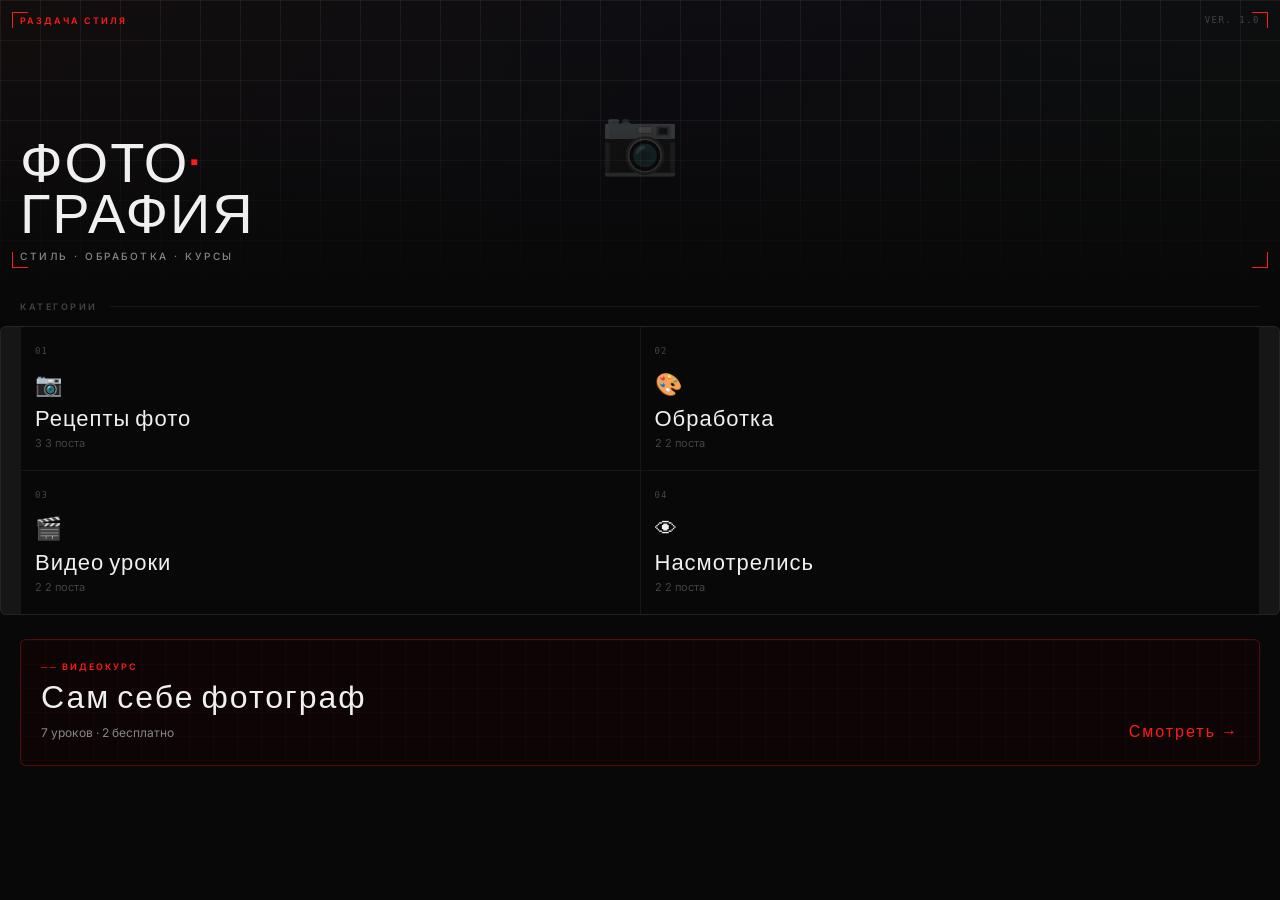
==== photo-app/index.html @ 2647c080 "Redesign mini-app with editorial cyberpunk aesthetic Bold Bebas Neue typography, red/black color sch" ====
<!DOCTYPE html>
<html lang="ru">
<head>
  <meta charset="UTF-8">
  <meta name="viewport" content="width=device-width, initial-scale=1.0, viewport-fit=cover">
  <title>раздача стиля</title>
  <link rel="preconnect" href="https://fonts.googleapis.com">
  <link href="https://fonts.googleapis.com/css2?family=Bebas+Neue&family=Inter:wght@300;400;500;600;700&display=swap" rel="stylesheet">
  <script src="https://telegram.org/js/telegram-web-app.js"></script>
  <link rel="stylesheet" href="styles.css">
</head>
<body>
  <div id="app"></div>
  <script src="data.js"></script>
  <script src="app.js"></script>
</body>
</html>
---- photo-app/styles.css ----
/* ─── ПЕРЕМЕННЫЕ ─────────────────────────────────────────────────────────────── */
:root {
  --bg:        #080808;
  --surface:   #111111;
  --surface-2: #1a1a1a;
  --red:       #ff1a1a;
  --red-dim:   rgba(255, 26, 26, 0.12);
  --red-brd:   rgba(255, 26, 26, 0.3);
  --text:      #f0f0f0;
  --text-2:    #888;
  --text-3:    #444;
  --grid:      rgba(255,255,255,0.06);
  --free:      #4ade80;
  --free-bg:   rgba(74, 222, 128, 0.1);
  --r:         4px;
  --r-lg:      6px;
  --safe-top:  env(safe-area-inset-top, 0px);
  --safe-bot:  env(safe-area-inset-bottom, 0px);
}

/* ─── БАЗА ───────────────────────────────────────────────────────────────────── */
*, *::before, *::after { box-sizing: border-box; margin: 0; padding: 0; }

html, body {
  height: 100%;
  background: var(--bg);
  color: var(--text);
  font-family: 'Inter', -apple-system, sans-serif;
  font-size: 14px;
  line-height: 1.5;
  -webkit-font-smoothing: antialiased;
  overflow: hidden;
}

#app {
  height: 100vh;
  overflow: hidden;
  position: relative;
}

/* ─── ЭКРАНЫ ─────────────────────────────────────────────────────────────────── */
.screen {
  position: absolute;
  inset: 0;
  overflow-y: auto;
  overflow-x: hidden;
  padding-bottom: calc(24px + var(--safe-bot));
  -webkit-overflow-scrolling: touch;
  z-index: 1;
}

.screen.enter {
  z-index: 2;
  animation: slideIn 0.28s cubic-bezier(0.4, 0, 0.2, 1) forwards;
}
.screen.exit {
  animation: slideOut 0.28s cubic-bezier(0.4, 0, 0.2, 1) forwards;
  pointer-events: none;
}

@keyframes slideIn  { from { transform: translateX(100%); } to { transform: translateX(0); } }
@keyframes slideOut { from { transform: translateX(0); opacity: 1; } to { transform: translateX(-24%); opacity: 0; } }

/* ─── HERO ───────────────────────────────────────────────────────────────────── */
.hero {
  position: relative;
  height: 52vw;
  min-height: 200px;
  max-height: 280px;
  overflow: hidden;
  background: #0f0f0f;
  padding-top: var(--safe-top);
}

.hero-photo {
  position: absolute;
  inset: 0;
  width: 100%;
  height: 100%;
  object-fit: cover;
  opacity: 0.55;
  filter: saturate(0.7) contrast(1.1);
}

.hero-photo-placeholder {
  position: absolute;
  inset: 0;
  background: linear-gradient(135deg, #1a0a0a 0%, #0a0a1a 50%, #0a0f0a 100%);
  display: flex;
  align-items: center;
  justify-content: center;
  font-size: 64px;
  opacity: 0.3;
}

.hero-overlay {
  position: absolute;
  inset: 0;
  background: linear-gradient(to top, rgba(8,8,8,0.95) 0%, rgba(8,8,8,0.2) 60%, transparent 100%);
}

.hero-grid {
  position: absolute;
  inset: 0;
  background-image:
    linear-gradient(var(--grid) 1px, transparent 1px),
    linear-gradient(90deg, var(--grid) 1px, transparent 1px);
  background-size: 40px 40px;
  pointer-events: none;
}

.hero-corner {
  position: absolute;
  width: 16px;
  height: 16px;
}
.hero-corner.tl { top: 12px; left: 12px; border-top: 1.5px solid var(--red); border-left: 1.5px solid var(--red); }
.hero-corner.tr { top: 12px; right: 12px; border-top: 1.5px solid var(--red); border-right: 1.5px solid var(--red); }
.hero-corner.bl { bottom: 12px; left: 12px; border-bottom: 1.5px solid var(--red); border-left: 1.5px solid var(--red); }
.hero-corner.br { bottom: 12px; right: 12px; border-bottom: 1.5px solid var(--red); border-right: 1.5px solid var(--red); }

.hero-tag {
  position: absolute;
  top: calc(14px + var(--safe-top));
  left: 20px;
  font-size: 9px;
  letter-spacing: 2px;
  color: var(--red);
  font-weight: 600;
  text-transform: uppercase;
}

.hero-ver {
  position: absolute;
  top: calc(14px + var(--safe-top));
  right: 20px;
  font-size: 9px;
  letter-spacing: 1.5px;
  color: var(--text-3);
  font-family: monospace;
}

.hero-title {
  position: absolute;
  bottom: 16px;
  left: 20px;
  right: 20px;
}

.hero-title-main {
  font-family: 'Bebas Neue', sans-serif;
  font-size: 56px;
  line-height: 0.92;
  letter-spacing: 2px;
  color: var(--text);
  text-transform: uppercase;
}

.hero-title-main em {
  color: var(--red);
  font-style: normal;
}

.hero-title-sub {
  margin-top: 6px;
  font-size: 10px;
  letter-spacing: 2.5px;
  text-transform: uppercase;
  color: var(--text-2);
  font-weight: 500;
}

/* ─── СЕТКА КАТЕГОРИЙ ────────────────────────────────────────────────────────── */
.cats-header {
  display: flex;
  align-items: center;
  gap: 12px;
  padding: 20px 20px 12px;
}

.cats-header-line {
  flex: 1;
  height: 1px;
  background: var(--grid);
}

.cats-header-label {
  font-size: 9px;
  letter-spacing: 2.5px;
  text-transform: uppercase;
  color: var(--text-3);
  font-weight: 600;
  white-space: nowrap;
}

.category-grid {
  display: grid;
  grid-template-columns: 1fr 1fr;
  gap: 1px;
  padding: 0 20px;
  margin-bottom: 24px;
  background: var(--grid);
  border: 1px solid var(--grid);
  border-radius: var(--r-lg);
  overflow: hidden;
}

.cat-card {
  background: var(--bg);
  padding: 18px 14px;
  cursor: pointer;
  transition: background 0.12s;
  -webkit-tap-highlight-color: transparent;
  position: relative;
  overflow: hidden;
}

.cat-card::before {
  content: '';
  position: absolute;
  top: 0; left: 0;
  width: 2px;
  height: 0;
  background: var(--red);
  transition: height 0.2s;
}

.cat-card:active {
  background: var(--surface);
}

.cat-card:active::before {
  height: 100%;
}

.cat-num {
  font-family: monospace;
  font-size: 9px;
  color: var(--text-3);
  letter-spacing: 1px;
  margin-bottom: 10px;
}

.cat-emoji {
  font-size: 22px;
  display: block;
  margin-bottom: 8px;
}

.cat-name {
  font-family: 'Bebas Neue', sans-serif;
  font-size: 22px;
  letter-spacing: 1px;
  color: var(--text);
  line-height: 1;
  margin-bottom: 4px;
}

.cat-count {
  font-size: 11px;
  color: var(--text-3);
}

/* ─── БАННЕР КУРСА ───────────────────────────────────────────────────────────── */
.course-banner {
  margin: 0 20px 24px;
  border: 1px solid var(--red-brd);
  border-radius: var(--r-lg);
  padding: 20px;
  cursor: pointer;
  position: relative;
  overflow: hidden;
  background: #0d0505;
  transition: border-color 0.15s, transform 0.12s;
  -webkit-tap-highlight-color: transparent;
}

.course-banner:active {
  transform: scale(0.98);
  border-color: var(--red);
}

.course-banner-grid {
  position: absolute;
  inset: 0;
  background-image:
    linear-gradient(rgba(255,26,26,0.04) 1px, transparent 1px),
    linear-gradient(90deg, rgba(255,26,26,0.04) 1px, transparent 1px);
  background-size: 24px 24px;
  pointer-events: none;
}

.course-banner-tag {
  font-size: 9px;
  letter-spacing: 2px;
  text-transform: uppercase;
  color: var(--red);
  font-weight: 600;
  margin-bottom: 10px;
}

.course-banner-title {
  font-family: 'Bebas Neue', sans-serif;
  font-size: 32px;
  letter-spacing: 2px;
  color: var(--text);
  line-height: 1;
  margin-bottom: 6px;
}

.course-banner-meta {
  font-size: 12px;
  color: var(--text-2);
  display: flex;
  align-items: center;
  justify-content: space-between;
}

.course-banner-cta {
  font-family: 'Bebas Neue', sans-serif;
  font-size: 16px;
  letter-spacing: 2px;
  color: var(--red);
}

/* ─── ШАПКА СТРАНИЦЫ ─────────────────────────────────────────────────────────── */
.page-header {
  padding: 16px 20px 14px;
  padding-top: calc(16px + var(--safe-top));
  border-bottom: 1px solid var(--grid);
  position: sticky;
  top: 0;
  background: var(--bg);
  z-index: 10;
}

.page-header-label {
  font-size: 9px;
  letter-spacing: 2px;
  text-transform: uppercase;
  color: var(--red);
  font-weight: 600;
  margin-bottom: 4px;
}

.page-header-title {
  font-family: 'Bebas Neue', sans-serif;
  font-size: 32px;
  letter-spacing: 1.5px;
  color: var(--text);
  line-height: 1;
}

.page-header-desc {
  font-size: 12px;
  color: var(--text-3);
  margin-top: 4px;
}

/* ─── СПИСОК ПОСТОВ ──────────────────────────────────────────────────────────── */
.post-list { padding: 0; }

.post-item {
  padding: 16px 20px;
  border-bottom: 1px solid var(--grid);
  cursor: pointer;
  transition: background 0.12s;
  -webkit-tap-highlight-color: transparent;
}

.post-item:active { background: var(--surface); }

.post-thumb {
  width: 100%;
  aspect-ratio: 16/9;
  background: var(--surface);
  border-radius: var(--r);
  margin-bottom: 12px;
  display: flex;
  align-items: center;
  justify-content: center;
  font-size: 28px;
  overflow: hidden;
}

.post-thumb img { width: 100%; height: 100%; object-fit: cover; }

.post-text {
  font-size: 14px;
  color: var(--text);
  line-height: 1.6;
  display: -webkit-box;
  -webkit-line-clamp: 3;
  -webkit-box-orient: vertical;
  overflow: hidden;
}

.post-meta {
  margin-top: 8px;
  font-size: 11px;
  color: var(--text-3);
  display: flex;
  align-items: center;
  gap: 8px;
  font-family: monospace;
  letter-spacing: 0.5px;
}

.post-badge {
  background: var(--surface-2);
  padding: 2px 6px;
  border-radius: 2px;
  font-size: 10px;
  color: var(--text-2);
  letter-spacing: 1px;
  text-transform: uppercase;
}

/* ─── ДЕТАЛЬНЫЙ ПРОСМОТР ─────────────────────────────────────────────────────── */
.post-detail { padding: 20px; }

.post-detail-date {
  font-family: monospace;
  font-size: 10px;
  color: var(--text-3);
  letter-spacing: 1px;
  text-transform: uppercase;
  margin-bottom: 16px;
}

.post-detail-media {
  width: 100%;
  aspect-ratio: 4/3;
  background: var(--surface);
  border-radius: var(--r);
  margin-bottom: 18px;
  display: flex;
  align-items: center;
  justify-content: center;
  font-size: 44px;
  overflow: hidden;
}

.post-detail-media img { width: 100%; height: 100%; object-fit: cover; }

.post-detail-text {
  font-size: 15px;
  line-height: 1.75;
  color: var(--text);
}

/* ─── КУРС ───────────────────────────────────────────────────────────────────── */
.course-stats {
  display: flex;
  gap: 0;
  padding: 16px 20px 0;
  border-bottom: 1px solid var(--grid);
}

.course-stat {
  flex: 1;
  padding: 12px 0;
  border-right: 1px solid var(--grid);
  text-align: center;
}

.course-stat:last-child { border-right: none; }

.course-stat strong {
  display: block;
  font-family: 'Bebas Neue', sans-serif;
  font-size: 28px;
  color: var(--text);
  letter-spacing: 1px;
  line-height: 1;
}

.course-stat span {
  font-size: 10px;
  color: var(--text-3);
  text-transform: uppercase;
  letter-spacing: 1.5px;
}

.lesson-list { padding: 0 20px; }

.lesson-item {
  display: flex;
  align-items: center;
  gap: 14px;
  padding: 14px 0;
  border-bottom: 1px solid var(--grid);
  cursor: pointer;
  -webkit-tap-highlight-color: transparent;
  transition: opacity 0.12s;
}

.lesson-item:active { opacity: 0.6; }

.lesson-icon {
  width: 36px;
  height: 36px;
  border-radius: var(--r);
  display: flex;
  align-items: center;
  justify-content: center;
  font-size: 13px;
  font-weight: 700;
  flex-shrink: 0;
  font-family: monospace;
}

.lesson-icon.free {
  background: var(--free-bg);
  color: var(--free);
  border: 1px solid rgba(74,222,128,0.2);
}

.lesson-icon.locked {
  background: var(--surface);
  color: var(--text-3);
  border: 1px solid var(--grid);
}

.lesson-info { flex: 1; min-width: 0; }

.lesson-title {
  font-size: 14px;
  font-weight: 500;
  color: var(--text);
  margin-bottom: 3px;
  white-space: nowrap;
  overflow: hidden;
  text-overflow: ellipsis;
}

.lesson-title.dimmed { color: var(--text-2); }

.lesson-meta {
  font-size: 11px;
  color: var(--text-3);
  display: flex;
  align-items: center;
  gap: 8px;
  font-family: monospace;
  letter-spacing: 0.5px;
}

.free-badge {
  color: var(--free);
  font-size: 10px;
  font-weight: 600;
  font-family: 'Inter', sans-serif;
  letter-spacing: 0.5px;
}

/* ─── КНОПКА ПОКУПКИ ─────────────────────────────────────────────────────────── */
.buy-section {
  margin: 24px 20px 8px;
}

.buy-price {
  font-family: 'Bebas Neue', sans-serif;
  font-size: 48px;
  color: var(--red);
  letter-spacing: 2px;
  line-height: 1;
}

.buy-note {
  font-size: 12px;
  color: var(--text-3);
  margin: 6px 0 18px;
  letter-spacing: 0.5px;
}

.buy-btn {
  width: 100%;
  padding: 16px;
  background: var(--red);
  color: #fff;
  border: none;
  border-radius: var(--r);
  font-family: 'Bebas Neue', sans-serif;
  font-size: 20px;
  letter-spacing: 3px;
  cursor: pointer;
  transition: opacity 0.12s, transform 0.12s;
  -webkit-tap-highlight-color: transparent;
}

.buy-btn:active { opacity: 0.85; transform: scale(0.98); }

/* ─── ПУСТОЙ ЭКРАН ───────────────────────────────────────────────────────────── */
.empty-state {
  padding: 64px 24px;
  text-align: center;
}

.empty-state-emoji { font-size: 48px; margin-bottom: 16px; }

.empty-state-title {
  font-family: 'Bebas Neue', sans-serif;
  font-size: 24px;
  letter-spacing: 2px;
  color: var(--text-2);
  margin-bottom: 8px;
}

.empty-state-desc { font-size: 13px; color: var(--text-3); line-height: 1.65; }

/* ─── УРОК ───────────────────────────────────────────────────────────────────── */
.video-placeholder {
  margin: 20px;
  aspect-ratio: 16/9;
  background: var(--surface);
  border-radius: var(--r);
  display: flex;
  flex-direction: column;
  align-items: center;
  justify-content: center;
  gap: 12px;
  border: 1px solid var(--grid);
}

.video-placeholder-icon { font-size: 44px; }

.video-placeholder-text {
  font-size: 12px;
  color: var(--text-3);
  letter-spacing: 1px;
  text-transform: uppercase;
}

/* ─── СКРОЛЛБАР ──────────────────────────────────────────────────────────────── */
::-webkit-scrollbar { width: 0; }
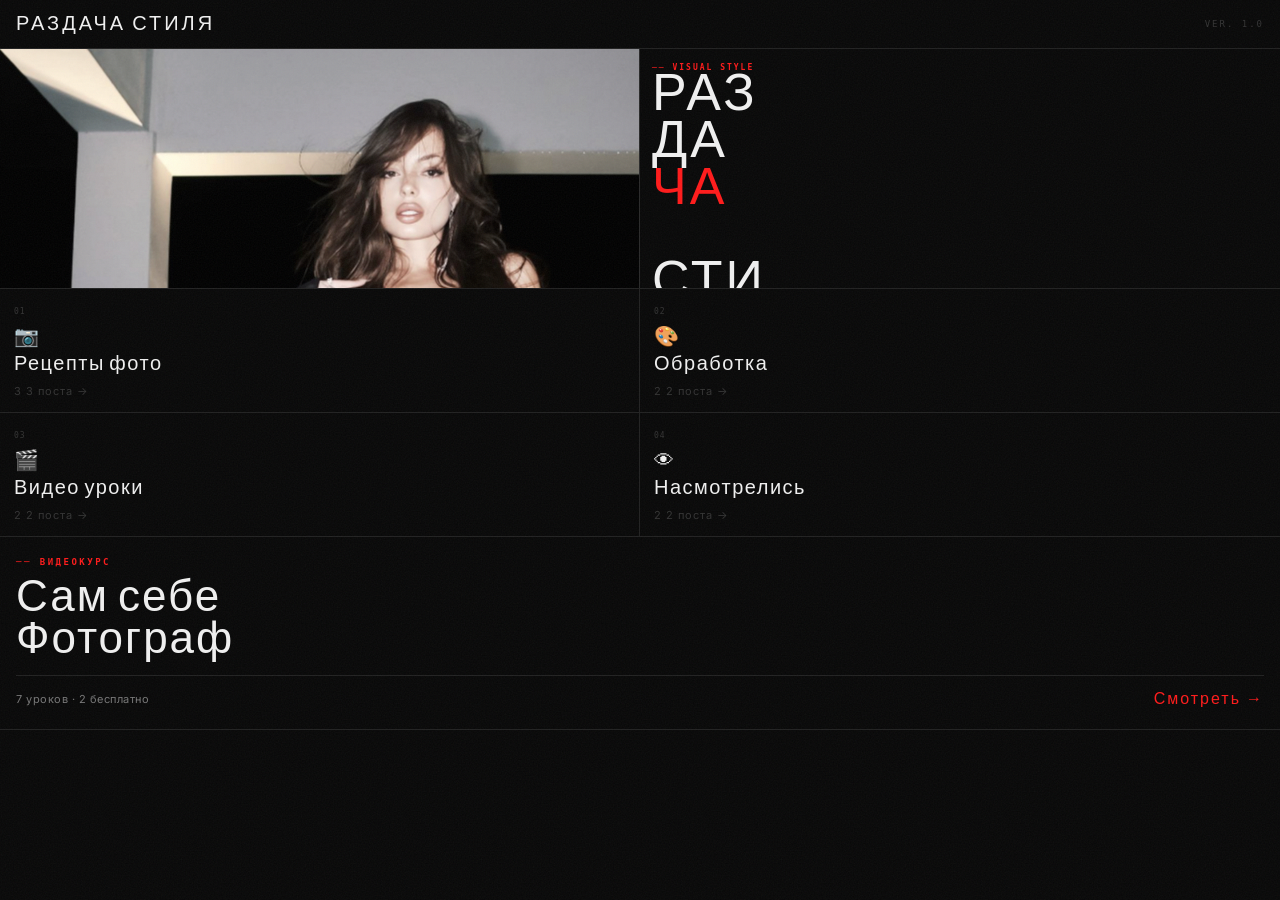
==== commit c46f90af: "Redesign mini-app: tile grid, 3D photo effect, grain texture Full editorial tile layout with thick b" ====
--- a/photo-app/index.html
+++ b/photo-app/index.html
@@ -5,11 +5,22 @@
   <meta name="viewport" content="width=device-width, initial-scale=1.0, viewport-fit=cover">
   <title>раздача стиля</title>
   <link rel="preconnect" href="https://fonts.googleapis.com">
-  <link href="https://fonts.googleapis.com/css2?family=Bebas+Neue&family=Inter:wght@300;400;500;600;700&display=swap" rel="stylesheet">
+  <link href="https://fonts.googleapis.com/css2?family=Bebas+Neue&family=Inter:wght@300;400;500;600&display=swap" rel="stylesheet">
   <script src="https://telegram.org/js/telegram-web-app.js"></script>
   <link rel="stylesheet" href="styles.css">
 </head>
 <body>
+
+  <!-- Зернистая текстура поверх всего -->
+  <svg class="grain-svg" aria-hidden="true">
+    <filter id="grain-filter">
+      <feTurbulence type="fractalNoise" baseFrequency="0.72" numOctaves="4" stitchTiles="stitch"/>
+      <feColorMatrix type="saturate" values="0"/>
+    </filter>
+    <rect width="100%" height="100%" filter="url(#grain-filter)"/>
+  </svg>
+  <div class="grain"></div>
+
   <div id="app"></div>
   <script src="data.js"></script>
   <script src="app.js"></script>
--- a/photo-app/styles.css
+++ b/photo-app/styles.css
@@ -1,21 +1,46 @@
 /* ─── ПЕРЕМЕННЫЕ ─────────────────────────────────────────────────────────────── */
 :root {
-  --bg:        #080808;
-  --surface:   #111111;
-  --surface-2: #1a1a1a;
-  --red:       #ff1a1a;
-  --red-dim:   rgba(255, 26, 26, 0.12);
-  --red-brd:   rgba(255, 26, 26, 0.3);
-  --text:      #f0f0f0;
-  --text-2:    #888;
-  --text-3:    #444;
-  --grid:      rgba(255,255,255,0.06);
-  --free:      #4ade80;
-  --free-bg:   rgba(74, 222, 128, 0.1);
-  --r:         4px;
-  --r-lg:      6px;
-  --safe-top:  env(safe-area-inset-top, 0px);
-  --safe-bot:  env(safe-area-inset-bottom, 0px);
+  --bg:       #080808;
+  --red:      #ff1a1a;
+  --border:   rgba(255, 255, 255, 0.1);
+  --text:     #f0f0f0;
+  --text-2:   #777;
+  --text-3:   #333;
+  --free:     #4ade80;
+  --safe-top: env(safe-area-inset-top, 0px);
+  --safe-bot: env(safe-area-inset-bottom, 0px);
+}
+
+/* ─── ЗЕРНО ──────────────────────────────────────────────────────────────────── */
+.grain-svg {
+  position: fixed;
+  width: 0;
+  height: 0;
+}
+
+.grain {
+  position: fixed;
+  inset: -50%;
+  width: 200%;
+  height: 200%;
+  pointer-events: none;
+  z-index: 9999;
+  opacity: 0.055;
+  background-image: url("data:image/svg+xml,%3Csvg xmlns='http://www.w3.org/2000/svg' width='300' height='300'%3E%3Cfilter id='n'%3E%3CfeTurbulence type='fractalNoise' baseFrequency='0.75' numOctaves='4' stitchTiles='stitch'/%3E%3C/filter%3E%3Crect width='300' height='300' filter='url(%23n)'/%3E%3C/svg%3E");
+  background-size: 300px 300px;
+  animation: grain-move 7s steps(8) infinite;
+}
+
+@keyframes grain-move {
+  0%   { transform: translate(0, 0); }
+  12%  { transform: translate(-4%, -4%); }
+  25%  { transform: translate(-8%, 4%); }
+  37%  { transform: translate(4%, -8%); }
+  50%  { transform: translate(-4%, 12%); }
+  62%  { transform: translate(-8%, 4%); }
+  75%  { transform: translate(12%, 0); }
+  87%  { transform: translate(0, 8%); }
+  100% { transform: translate(4%, 0); }
 }
 
 /* ─── БАЗА ───────────────────────────────────────────────────────────────────── */
@@ -27,7 +52,6 @@
   color: var(--text);
   font-family: 'Inter', -apple-system, sans-serif;
   font-size: 14px;
-  line-height: 1.5;
   -webkit-font-smoothing: antialiased;
   overflow: hidden;
 }
@@ -44,351 +68,318 @@
   inset: 0;
   overflow-y: auto;
   overflow-x: hidden;
-  padding-bottom: calc(24px + var(--safe-bot));
   -webkit-overflow-scrolling: touch;
+  padding-bottom: calc(16px + var(--safe-bot));
   z-index: 1;
 }
 
 .screen.enter {
   z-index: 2;
-  animation: slideIn 0.28s cubic-bezier(0.4, 0, 0.2, 1) forwards;
-}
+  animation: slideIn 0.3s cubic-bezier(0.4, 0, 0.2, 1) forwards;
+}
+
 .screen.exit {
-  animation: slideOut 0.28s cubic-bezier(0.4, 0, 0.2, 1) forwards;
+  animation: slideOut 0.3s cubic-bezier(0.4, 0, 0.2, 1) forwards;
   pointer-events: none;
 }
 
 @keyframes slideIn  { from { transform: translateX(100%); } to { transform: translateX(0); } }
-@keyframes slideOut { from { transform: translateX(0); opacity: 1; } to { transform: translateX(-24%); opacity: 0; } }
-
-/* ─── HERO ───────────────────────────────────────────────────────────────────── */
-.hero {
+@keyframes slideOut { from { transform: translateX(0); opacity: 1; } to { transform: translateX(-20%); opacity: 0; } }
+
+/* ─── ТОПБАР ─────────────────────────────────────────────────────────────────── */
+.topbar {
+  display: flex;
+  align-items: center;
+  justify-content: space-between;
+  padding: 12px 16px;
+  padding-top: calc(12px + var(--safe-top));
+  border-bottom: 1px solid var(--border);
   position: relative;
+  z-index: 2;
+}
+
+.topbar-logo {
+  font-family: 'Bebas Neue', sans-serif;
+  font-size: 20px;
+  letter-spacing: 3px;
+  color: var(--text);
+  text-transform: uppercase;
+}
+
+.topbar-tag {
+  font-size: 9px;
+  letter-spacing: 2px;
+  color: var(--text-3);
+  font-family: monospace;
+  text-transform: uppercase;
+}
+
+/* ─── HERO TILE ──────────────────────────────────────────────────────────────── */
+.hero-tile {
+  display: grid;
+  grid-template-columns: 1fr 1fr;
+  border-bottom: 1px solid var(--border);
   height: 52vw;
-  min-height: 200px;
-  max-height: 280px;
-  overflow: hidden;
-  background: #0f0f0f;
-  padding-top: var(--safe-top);
-}
-
-.hero-photo {
-  position: absolute;
-  inset: 0;
+  min-height: 180px;
+  max-height: 240px;
+  overflow: hidden;
+}
+
+.hero-img-wrap {
+  border-right: 1px solid var(--border);
+  overflow: hidden;
+  position: relative;
+  background: #111;
+}
+
+.hero-img {
   width: 100%;
   height: 100%;
   object-fit: cover;
-  opacity: 0.55;
-  filter: saturate(0.7) contrast(1.1);
-}
-
-.hero-photo-placeholder {
-  position: absolute;
-  inset: 0;
-  background: linear-gradient(135deg, #1a0a0a 0%, #0a0a1a 50%, #0a0f0a 100%);
-  display: flex;
-  align-items: center;
-  justify-content: center;
-  font-size: 64px;
-  opacity: 0.3;
-}
-
-.hero-overlay {
-  position: absolute;
-  inset: 0;
-  background: linear-gradient(to top, rgba(8,8,8,0.95) 0%, rgba(8,8,8,0.2) 60%, transparent 100%);
-}
-
-.hero-grid {
-  position: absolute;
-  inset: 0;
-  background-image:
-    linear-gradient(var(--grid) 1px, transparent 1px),
-    linear-gradient(90deg, var(--grid) 1px, transparent 1px);
-  background-size: 40px 40px;
-  pointer-events: none;
-}
-
-.hero-corner {
-  position: absolute;
-  width: 16px;
-  height: 16px;
-}
-.hero-corner.tl { top: 12px; left: 12px; border-top: 1.5px solid var(--red); border-left: 1.5px solid var(--red); }
-.hero-corner.tr { top: 12px; right: 12px; border-top: 1.5px solid var(--red); border-right: 1.5px solid var(--red); }
-.hero-corner.bl { bottom: 12px; left: 12px; border-bottom: 1.5px solid var(--red); border-left: 1.5px solid var(--red); }
-.hero-corner.br { bottom: 12px; right: 12px; border-bottom: 1.5px solid var(--red); border-right: 1.5px solid var(--red); }
-
-.hero-tag {
-  position: absolute;
-  top: calc(14px + var(--safe-top));
-  left: 20px;
-  font-size: 9px;
+  object-position: top center;
+  transform-origin: center center;
+  transition: transform 0.15s ease-out;
+  will-change: transform;
+  filter: saturate(0.75) contrast(1.05);
+}
+
+.hero-content {
+  padding: 14px 12px;
+  display: flex;
+  flex-direction: column;
+  justify-content: space-between;
+  position: relative;
+}
+
+.hero-eyebrow {
+  font-size: 8px;
   letter-spacing: 2px;
   color: var(--red);
   font-weight: 600;
   text-transform: uppercase;
-}
-
-.hero-ver {
-  position: absolute;
-  top: calc(14px + var(--safe-top));
-  right: 20px;
+  font-family: monospace;
+}
+
+.hero-big {
+  font-family: 'Bebas Neue', sans-serif;
+  font-size: clamp(36px, 10vw, 52px);
+  letter-spacing: 3px;
+  line-height: 0.9;
+  color: var(--text);
+}
+
+.hero-big em {
+  display: block;
+  color: var(--red);
+  font-style: normal;
+}
+
+.hero-bottom {
   font-size: 9px;
   letter-spacing: 1.5px;
-  color: var(--text-3);
-  font-family: monospace;
-}
-
-.hero-title {
-  position: absolute;
-  bottom: 16px;
-  left: 20px;
-  right: 20px;
-}
-
-.hero-title-main {
-  font-family: 'Bebas Neue', sans-serif;
-  font-size: 56px;
-  line-height: 0.92;
-  letter-spacing: 2px;
-  color: var(--text);
-  text-transform: uppercase;
-}
-
-.hero-title-main em {
-  color: var(--red);
-  font-style: normal;
-}
-
-.hero-title-sub {
-  margin-top: 6px;
-  font-size: 10px;
-  letter-spacing: 2.5px;
-  text-transform: uppercase;
   color: var(--text-2);
-  font-weight: 500;
-}
-
-/* ─── СЕТКА КАТЕГОРИЙ ────────────────────────────────────────────────────────── */
-.cats-header {
-  display: flex;
-  align-items: center;
-  gap: 12px;
-  padding: 20px 20px 12px;
-}
-
-.cats-header-line {
-  flex: 1;
-  height: 1px;
-  background: var(--grid);
-}
-
-.cats-header-label {
-  font-size: 9px;
-  letter-spacing: 2.5px;
-  text-transform: uppercase;
-  color: var(--text-3);
-  font-weight: 600;
-  white-space: nowrap;
-}
-
-.category-grid {
+  text-transform: uppercase;
+  line-height: 1.6;
+}
+
+/* ─── ТАЙЛОВАЯ СЕТКА КАТЕГОРИЙ ───────────────────────────────────────────────── */
+.cats-grid {
   display: grid;
   grid-template-columns: 1fr 1fr;
-  gap: 1px;
-  padding: 0 20px;
-  margin-bottom: 24px;
-  background: var(--grid);
-  border: 1px solid var(--grid);
-  border-radius: var(--r-lg);
-  overflow: hidden;
-}
-
-.cat-card {
-  background: var(--bg);
-  padding: 18px 14px;
+  border-bottom: 1px solid var(--border);
+}
+
+.cat-tile {
+  padding: 18px 14px 14px;
+  border-right: 1px solid var(--border);
+  border-bottom: 1px solid var(--border);
   cursor: pointer;
+  position: relative;
+  overflow: hidden;
+  -webkit-tap-highlight-color: transparent;
   transition: background 0.12s;
-  -webkit-tap-highlight-color: transparent;
-  position: relative;
-  overflow: hidden;
-}
-
-.cat-card::before {
+  display: flex;
+  flex-direction: column;
+  min-height: 110px;
+}
+
+.cat-tile:nth-child(even) {
+  border-right: none;
+}
+
+.cat-tile:nth-child(3),
+.cat-tile:nth-child(4) {
+  border-bottom: none;
+}
+
+.cat-tile:active {
+  background: rgba(255, 255, 255, 0.04);
+}
+
+.ct-num {
+  font-family: monospace;
+  font-size: 8px;
+  color: var(--text-3);
+  letter-spacing: 1px;
+  margin-bottom: 8px;
+}
+
+.ct-emoji {
+  font-size: 20px;
+  margin-bottom: 6px;
+  display: block;
+}
+
+.ct-name {
+  font-family: 'Bebas Neue', sans-serif;
+  font-size: 20px;
+  letter-spacing: 1.5px;
+  line-height: 1;
+  color: var(--text);
+  flex: 1;
+}
+
+.ct-arrow {
+  margin-top: 10px;
+  font-size: 11px;
+  color: var(--text-3);
+  letter-spacing: 1px;
+}
+
+/* Красная полоска слева при тапе */
+.cat-tile::before {
   content: '';
   position: absolute;
   top: 0; left: 0;
-  width: 2px;
-  height: 0;
+  width: 0;
+  height: 2px;
   background: var(--red);
-  transition: height 0.2s;
-}
-
-.cat-card:active {
-  background: var(--surface);
-}
-
-.cat-card:active::before {
-  height: 100%;
-}
-
-.cat-num {
-  font-family: monospace;
-  font-size: 9px;
-  color: var(--text-3);
-  letter-spacing: 1px;
-  margin-bottom: 10px;
-}
-
-.cat-emoji {
-  font-size: 22px;
-  display: block;
-  margin-bottom: 8px;
-}
-
-.cat-name {
-  font-family: 'Bebas Neue', sans-serif;
-  font-size: 22px;
-  letter-spacing: 1px;
-  color: var(--text);
-  line-height: 1;
-  margin-bottom: 4px;
-}
-
-.cat-count {
-  font-size: 11px;
-  color: var(--text-3);
-}
-
-/* ─── БАННЕР КУРСА ───────────────────────────────────────────────────────────── */
-.course-banner {
-  margin: 0 20px 24px;
-  border: 1px solid var(--red-brd);
-  border-radius: var(--r-lg);
-  padding: 20px;
+  transition: width 0.2s;
+}
+
+.cat-tile:active::before { width: 100%; }
+
+/* ─── ТАЙЛ КУРСА ─────────────────────────────────────────────────────────────── */
+.course-tile {
+  padding: 20px 16px;
+  border-bottom: 1px solid var(--border);
   cursor: pointer;
   position: relative;
   overflow: hidden;
-  background: #0d0505;
-  transition: border-color 0.15s, transform 0.12s;
   -webkit-tap-highlight-color: transparent;
-}
-
-.course-banner:active {
-  transform: scale(0.98);
-  border-color: var(--red);
-}
-
-.course-banner-grid {
-  position: absolute;
-  inset: 0;
-  background-image:
-    linear-gradient(rgba(255,26,26,0.04) 1px, transparent 1px),
-    linear-gradient(90deg, rgba(255,26,26,0.04) 1px, transparent 1px);
-  background-size: 24px 24px;
-  pointer-events: none;
-}
-
-.course-banner-tag {
+  transition: background 0.12s;
+}
+
+.course-tile:active { background: rgba(255,26,26,0.05); }
+
+.ct-label {
   font-size: 9px;
-  letter-spacing: 2px;
-  text-transform: uppercase;
+  letter-spacing: 2.5px;
   color: var(--red);
   font-weight: 600;
+  text-transform: uppercase;
   margin-bottom: 10px;
-}
-
-.course-banner-title {
-  font-family: 'Bebas Neue', sans-serif;
-  font-size: 32px;
-  letter-spacing: 2px;
-  color: var(--text);
-  line-height: 1;
-  margin-bottom: 6px;
-}
-
-.course-banner-meta {
-  font-size: 12px;
+  font-family: monospace;
+}
+
+.ct-title {
+  font-family: 'Bebas Neue', sans-serif;
+  font-size: clamp(32px, 9vw, 44px);
+  letter-spacing: 2px;
+  line-height: 0.95;
+  color: var(--text);
+  margin-bottom: 14px;
+}
+
+.ct-meta {
+  display: flex;
+  align-items: center;
+  justify-content: space-between;
+  font-size: 11px;
   color: var(--text-2);
-  display: flex;
-  align-items: center;
-  justify-content: space-between;
-}
-
-.course-banner-cta {
+  letter-spacing: 0.5px;
+}
+
+.ct-cta {
   font-family: 'Bebas Neue', sans-serif;
   font-size: 16px;
   letter-spacing: 2px;
   color: var(--red);
 }
 
-/* ─── ШАПКА СТРАНИЦЫ ─────────────────────────────────────────────────────────── */
+/* Горизонтальная линия-декор */
+.ct-line {
+  width: 100%;
+  height: 1px;
+  background: var(--border);
+  margin: 14px 0;
+}
+
+/* ─── ШАПКА ВНУТРЕННИХ СТРАНИЦ ───────────────────────────────────────────────── */
 .page-header {
-  padding: 16px 20px 14px;
-  padding-top: calc(16px + var(--safe-top));
-  border-bottom: 1px solid var(--grid);
+  padding: 14px 16px;
+  padding-top: calc(14px + var(--safe-top));
+  border-bottom: 1px solid var(--border);
   position: sticky;
   top: 0;
   background: var(--bg);
   z-index: 10;
 }
 
-.page-header-label {
-  font-size: 9px;
-  letter-spacing: 2px;
-  text-transform: uppercase;
+.page-header-eyebrow {
+  font-size: 8px;
+  letter-spacing: 2px;
   color: var(--red);
   font-weight: 600;
+  text-transform: uppercase;
+  font-family: monospace;
   margin-bottom: 4px;
 }
 
 .page-header-title {
   font-family: 'Bebas Neue', sans-serif;
-  font-size: 32px;
-  letter-spacing: 1.5px;
+  font-size: 28px;
+  letter-spacing: 2px;
   color: var(--text);
   line-height: 1;
 }
 
 .page-header-desc {
-  font-size: 12px;
+  font-size: 11px;
   color: var(--text-3);
   margin-top: 4px;
+  letter-spacing: 0.3px;
 }
 
 /* ─── СПИСОК ПОСТОВ ──────────────────────────────────────────────────────────── */
-.post-list { padding: 0; }
-
 .post-item {
-  padding: 16px 20px;
-  border-bottom: 1px solid var(--grid);
+  padding: 16px;
+  border-bottom: 1px solid var(--border);
   cursor: pointer;
-  transition: background 0.12s;
   -webkit-tap-highlight-color: transparent;
-}
-
-.post-item:active { background: var(--surface); }
+  transition: background 0.1s;
+}
+
+.post-item:active { background: rgba(255,255,255,0.03); }
 
 .post-thumb {
   width: 100%;
   aspect-ratio: 16/9;
-  background: var(--surface);
-  border-radius: var(--r);
+  background: #111;
   margin-bottom: 12px;
   display: flex;
   align-items: center;
   justify-content: center;
-  font-size: 28px;
+  font-size: 24px;
   overflow: hidden;
 }
 
 .post-thumb img { width: 100%; height: 100%; object-fit: cover; }
 
 .post-text {
-  font-size: 14px;
-  color: var(--text);
+  font-size: 13px;
   line-height: 1.6;
+  color: var(--text);
   display: -webkit-box;
   -webkit-line-clamp: 3;
   -webkit-box-orient: vertical;
@@ -397,71 +388,63 @@
 
 .post-meta {
   margin-top: 8px;
-  font-size: 11px;
-  color: var(--text-3);
-  display: flex;
-  align-items: center;
+  font-size: 10px;
+  color: var(--text-3);
+  font-family: monospace;
+  letter-spacing: 0.5px;
+  display: flex;
   gap: 8px;
-  font-family: monospace;
-  letter-spacing: 0.5px;
 }
 
 .post-badge {
-  background: var(--surface-2);
-  padding: 2px 6px;
-  border-radius: 2px;
-  font-size: 10px;
+  letter-spacing: 1px;
+  text-transform: uppercase;
   color: var(--text-2);
+}
+
+/* ─── ДЕТАЛЬНЫЙ ПОСТ ─────────────────────────────────────────────────────────── */
+.post-detail { padding: 16px; }
+
+.post-detail-date {
+  font-family: monospace;
+  font-size: 9px;
+  color: var(--text-3);
   letter-spacing: 1px;
   text-transform: uppercase;
-}
-
-/* ─── ДЕТАЛЬНЫЙ ПРОСМОТР ─────────────────────────────────────────────────────── */
-.post-detail { padding: 20px; }
-
-.post-detail-date {
-  font-family: monospace;
-  font-size: 10px;
-  color: var(--text-3);
-  letter-spacing: 1px;
-  text-transform: uppercase;
-  margin-bottom: 16px;
+  margin-bottom: 14px;
 }
 
 .post-detail-media {
   width: 100%;
   aspect-ratio: 4/3;
-  background: var(--surface);
-  border-radius: var(--r);
-  margin-bottom: 18px;
+  background: #111;
+  margin-bottom: 16px;
   display: flex;
   align-items: center;
   justify-content: center;
-  font-size: 44px;
+  font-size: 40px;
   overflow: hidden;
 }
 
 .post-detail-media img { width: 100%; height: 100%; object-fit: cover; }
 
 .post-detail-text {
-  font-size: 15px;
+  font-size: 14px;
   line-height: 1.75;
   color: var(--text);
 }
 
 /* ─── КУРС ───────────────────────────────────────────────────────────────────── */
 .course-stats {
-  display: flex;
-  gap: 0;
-  padding: 16px 20px 0;
-  border-bottom: 1px solid var(--grid);
+  display: grid;
+  grid-template-columns: repeat(3, 1fr);
+  border-bottom: 1px solid var(--border);
 }
 
 .course-stat {
-  flex: 1;
-  padding: 12px 0;
-  border-right: 1px solid var(--grid);
+  padding: 16px 0;
   text-align: center;
+  border-right: 1px solid var(--border);
 }
 
 .course-stat:last-child { border-right: none; }
@@ -469,63 +452,54 @@
 .course-stat strong {
   display: block;
   font-family: 'Bebas Neue', sans-serif;
-  font-size: 28px;
-  color: var(--text);
+  font-size: 32px;
   letter-spacing: 1px;
+  color: var(--text);
   line-height: 1;
 }
 
 .course-stat span {
-  font-size: 10px;
+  font-size: 9px;
   color: var(--text-3);
   text-transform: uppercase;
   letter-spacing: 1.5px;
 }
 
-.lesson-list { padding: 0 20px; }
+.lesson-list { padding: 0 16px; }
 
 .lesson-item {
   display: flex;
   align-items: center;
-  gap: 14px;
+  gap: 12px;
   padding: 14px 0;
-  border-bottom: 1px solid var(--grid);
+  border-bottom: 1px solid var(--border);
   cursor: pointer;
   -webkit-tap-highlight-color: transparent;
-  transition: opacity 0.12s;
+  transition: opacity 0.1s;
 }
 
 .lesson-item:active { opacity: 0.6; }
 
 .lesson-icon {
-  width: 36px;
-  height: 36px;
-  border-radius: var(--r);
+  width: 34px;
+  height: 34px;
   display: flex;
   align-items: center;
   justify-content: center;
-  font-size: 13px;
+  font-size: 12px;
   font-weight: 700;
   flex-shrink: 0;
-  font-family: monospace;
-}
-
-.lesson-icon.free {
-  background: var(--free-bg);
-  color: var(--free);
-  border: 1px solid rgba(74,222,128,0.2);
-}
-
-.lesson-icon.locked {
-  background: var(--surface);
-  color: var(--text-3);
-  border: 1px solid var(--grid);
-}
+  border: 1px solid var(--border);
+  font-family: monospace;
+}
+
+.lesson-icon.free  { border-color: rgba(74,222,128,0.3); color: var(--free); }
+.lesson-icon.locked { color: var(--text-3); }
 
 .lesson-info { flex: 1; min-width: 0; }
 
 .lesson-title {
-  font-size: 14px;
+  font-size: 13px;
   font-weight: 500;
   color: var(--text);
   margin-bottom: 3px;
@@ -537,42 +511,28 @@
 .lesson-title.dimmed { color: var(--text-2); }
 
 .lesson-meta {
-  font-size: 11px;
-  color: var(--text-3);
-  display: flex;
-  align-items: center;
+  font-size: 10px;
+  color: var(--text-3);
+  font-family: monospace;
+  letter-spacing: 0.5px;
+  display: flex;
   gap: 8px;
-  font-family: monospace;
-  letter-spacing: 0.5px;
-}
-
-.free-badge {
-  color: var(--free);
-  font-size: 10px;
-  font-weight: 600;
-  font-family: 'Inter', sans-serif;
-  letter-spacing: 0.5px;
-}
-
-/* ─── КНОПКА ПОКУПКИ ─────────────────────────────────────────────────────────── */
-.buy-section {
-  margin: 24px 20px 8px;
-}
+}
+
+.free-badge { color: var(--free); font-size: 10px; font-weight: 600; font-family: 'Inter', sans-serif; }
+
+/* ─── ПОКУПКА ────────────────────────────────────────────────────────────────── */
+.buy-section { padding: 20px 16px 8px; }
 
 .buy-price {
   font-family: 'Bebas Neue', sans-serif;
-  font-size: 48px;
+  font-size: 52px;
   color: var(--red);
   letter-spacing: 2px;
   line-height: 1;
 }
 
-.buy-note {
-  font-size: 12px;
-  color: var(--text-3);
-  margin: 6px 0 18px;
-  letter-spacing: 0.5px;
-}
+.buy-note { font-size: 11px; color: var(--text-3); margin: 6px 0 18px; letter-spacing: 0.5px; }
 
 .buy-btn {
   width: 100%;
@@ -580,57 +540,36 @@
   background: var(--red);
   color: #fff;
   border: none;
-  border-radius: var(--r);
   font-family: 'Bebas Neue', sans-serif;
   font-size: 20px;
   letter-spacing: 3px;
   cursor: pointer;
-  transition: opacity 0.12s, transform 0.12s;
-  -webkit-tap-highlight-color: transparent;
-}
-
-.buy-btn:active { opacity: 0.85; transform: scale(0.98); }
+  transition: opacity 0.1s, transform 0.1s;
+}
+
+.buy-btn:active { opacity: 0.85; transform: scale(0.99); }
 
 /* ─── ПУСТОЙ ЭКРАН ───────────────────────────────────────────────────────────── */
-.empty-state {
-  padding: 64px 24px;
-  text-align: center;
-}
-
-.empty-state-emoji { font-size: 48px; margin-bottom: 16px; }
-
-.empty-state-title {
-  font-family: 'Bebas Neue', sans-serif;
-  font-size: 24px;
-  letter-spacing: 2px;
-  color: var(--text-2);
-  margin-bottom: 8px;
-}
-
-.empty-state-desc { font-size: 13px; color: var(--text-3); line-height: 1.65; }
-
-/* ─── УРОК ───────────────────────────────────────────────────────────────────── */
+.empty-state { padding: 56px 20px; text-align: center; }
+.empty-state-emoji { font-size: 44px; margin-bottom: 14px; }
+.empty-state-title { font-family: 'Bebas Neue', sans-serif; font-size: 22px; letter-spacing: 2px; color: var(--text-2); margin-bottom: 8px; }
+.empty-state-desc { font-size: 12px; color: var(--text-3); line-height: 1.65; }
+
+/* ─── ВИДЕО-ПЛЕЙСХОЛДЕР ──────────────────────────────────────────────────────── */
 .video-placeholder {
-  margin: 20px;
+  margin: 16px;
   aspect-ratio: 16/9;
-  background: var(--surface);
-  border-radius: var(--r);
+  background: #111;
   display: flex;
   flex-direction: column;
   align-items: center;
   justify-content: center;
-  gap: 12px;
-  border: 1px solid var(--grid);
-}
-
-.video-placeholder-icon { font-size: 44px; }
-
-.video-placeholder-text {
-  font-size: 12px;
-  color: var(--text-3);
-  letter-spacing: 1px;
-  text-transform: uppercase;
-}
+  gap: 10px;
+  border: 1px solid var(--border);
+}
+
+.video-placeholder-icon { font-size: 40px; }
+.video-placeholder-text { font-size: 10px; color: var(--text-3); letter-spacing: 1px; text-transform: uppercase; }
 
 /* ─── СКРОЛЛБАР ──────────────────────────────────────────────────────────────── */
 ::-webkit-scrollbar { width: 0; }
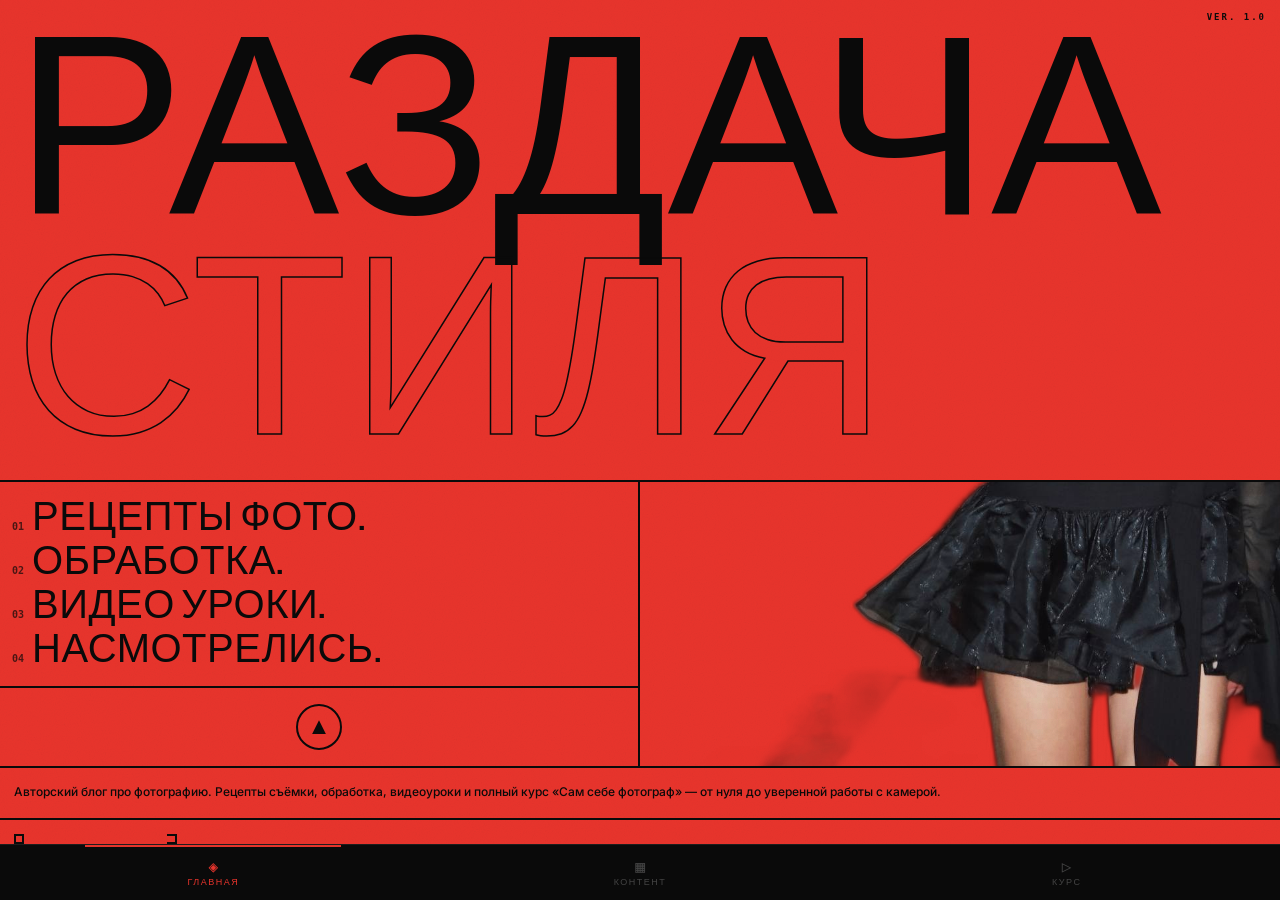
==== commit 5a1790ad: "Add glitch photo section and bottom tab bar to home screen - Glitch photo: full-bleed hero.jpg below" ====
--- a/photo-app/index.html
+++ b/photo-app/index.html
@@ -22,6 +22,22 @@
   <div class="grain"></div>
 
   <div id="app"></div>
+
+  <div id="tab-bar" class="tab-bar">
+    <button class="tab-btn active" data-tab="home" onclick="tabNavigate('home')">
+      <span class="tab-icon">◈</span>
+      <span class="tab-label">ГЛАВНАЯ</span>
+    </button>
+    <button class="tab-btn" data-tab="feed" onclick="tabNavigate('feed')">
+      <span class="tab-icon">▦</span>
+      <span class="tab-label">КОНТЕНТ</span>
+    </button>
+    <button class="tab-btn" data-tab="course" onclick="tabNavigate('course')">
+      <span class="tab-icon">▷</span>
+      <span class="tab-label">КУРС</span>
+    </button>
+  </div>
+
   <script src="data.js"></script>
   <script src="app.js"></script>
 </body>
--- a/photo-app/styles.css
+++ b/photo-app/styles.css
@@ -1,10 +1,11 @@
 /* ─── ПЕРЕМЕННЫЕ ─────────────────────────────────────────────────────────────── */
 :root {
+  --red:      #E8342C;
+  --ink:      #0a0a0a;
   --bg:       #080808;
-  --red:      #ff1a1a;
   --border:   rgba(255, 255, 255, 0.1);
   --text:     #f0f0f0;
-  --text-2:   #777;
+  --text-2:   #888;
   --text-3:   #333;
   --free:     #4ade80;
   --safe-top: env(safe-area-inset-top, 0px);
@@ -12,11 +13,7 @@
 }
 
 /* ─── ЗЕРНО ──────────────────────────────────────────────────────────────────── */
-.grain-svg {
-  position: fixed;
-  width: 0;
-  height: 0;
-}
+.grain-svg { position: fixed; width: 0; height: 0; }
 
 .grain {
   position: fixed;
@@ -25,9 +22,10 @@
   height: 200%;
   pointer-events: none;
   z-index: 9999;
-  opacity: 0.055;
-  background-image: url("data:image/svg+xml,%3Csvg xmlns='http://www.w3.org/2000/svg' width='300' height='300'%3E%3Cfilter id='n'%3E%3CfeTurbulence type='fractalNoise' baseFrequency='0.75' numOctaves='4' stitchTiles='stitch'/%3E%3C/filter%3E%3Crect width='300' height='300' filter='url(%23n)'/%3E%3C/svg%3E");
-  background-size: 300px 300px;
+  opacity: 0.08;
+  mix-blend-mode: multiply;
+  background-image: url("data:image/svg+xml,%3Csvg xmlns='http://www.w3.org/2000/svg' width='300' height='300'%3E%3Cfilter id='n'%3E%3CfeTurbulence type='fractalNoise' baseFrequency='0.8' numOctaves='4' stitchTiles='stitch'/%3E%3C/filter%3E%3Crect width='300' height='300' filter='url(%23n)'/%3E%3C/svg%3E");
+  background-size: 260px 260px;
   animation: grain-move 7s steps(8) infinite;
 }
 
@@ -56,11 +54,7 @@
   overflow: hidden;
 }
 
-#app {
-  height: 100vh;
-  overflow: hidden;
-  position: relative;
-}
+#app { height: 100vh; overflow: hidden; position: relative; padding-bottom: calc(56px + var(--safe-bot)); }
 
 /* ─── ЭКРАНЫ ─────────────────────────────────────────────────────────────────── */
 .screen {
@@ -69,253 +63,234 @@
   overflow-y: auto;
   overflow-x: hidden;
   -webkit-overflow-scrolling: touch;
-  padding-bottom: calc(16px + var(--safe-bot));
   z-index: 1;
-}
-
-.screen.enter {
-  z-index: 2;
-  animation: slideIn 0.3s cubic-bezier(0.4, 0, 0.2, 1) forwards;
-}
-
-.screen.exit {
-  animation: slideOut 0.3s cubic-bezier(0.4, 0, 0.2, 1) forwards;
-  pointer-events: none;
-}
+  padding-bottom: calc(56px + var(--safe-bot));
+}
+
+.screen.enter { z-index: 2; animation: slideIn 0.3s cubic-bezier(0.4, 0, 0.2, 1) forwards; }
+.screen.exit  { animation: slideOut 0.3s cubic-bezier(0.4, 0, 0.2, 1) forwards; pointer-events: none; }
 
 @keyframes slideIn  { from { transform: translateX(100%); } to { transform: translateX(0); } }
 @keyframes slideOut { from { transform: translateX(0); opacity: 1; } to { transform: translateX(-20%); opacity: 0; } }
 
-/* ─── ТОПБАР ─────────────────────────────────────────────────────────────────── */
-.topbar {
-  display: flex;
-  align-items: center;
-  justify-content: space-between;
-  padding: 12px 16px;
+/* ═══════════════════════════════════════════════════════════════════════════════
+   ГЛАВНАЯ — КРАСНЫЙ EDITORIAL
+   ═══════════════════════════════════════════════════════════════════════════════ */
+
+.home-red {
+  background: var(--red);
+  color: var(--ink);
+  min-height: calc(100vh - 56px - var(--safe-bot));
+  display: grid;
+  grid-template-rows: auto 1fr auto;
+  position: relative;
+}
+
+/* ─── БАННЕР С НАЗВАНИЕМ ─────────────────────────────────────────────────────── */
+.banner {
+  padding: 12px 14px;
   padding-top: calc(12px + var(--safe-top));
-  border-bottom: 1px solid var(--border);
-  position: relative;
-  z-index: 2;
-}
-
-.topbar-logo {
-  font-family: 'Bebas Neue', sans-serif;
-  font-size: 20px;
-  letter-spacing: 3px;
-  color: var(--text);
-  text-transform: uppercase;
-}
-
-.topbar-tag {
+  border-bottom: 2px solid var(--ink);
+  position: relative;
+}
+
+.banner-tag {
+  position: absolute;
+  top: calc(12px + var(--safe-top));
+  right: 14px;
+  font-family: monospace;
   font-size: 9px;
   letter-spacing: 2px;
-  color: var(--text-3);
-  font-family: monospace;
-  text-transform: uppercase;
-}
-
-/* ─── HERO TILE ──────────────────────────────────────────────────────────────── */
-.hero-tile {
+  color: var(--ink);
+  font-weight: 700;
+}
+
+.banner-title {
+  font-family: 'Bebas Neue', sans-serif;
+  line-height: 0.86;
+  letter-spacing: 1px;
+  margin-top: 16px;
+}
+
+.banner-title > div {
+  font-size: 20vw;
+  margin: 0;
+}
+
+.banner-title .fill    { color: var(--ink); }
+.banner-title .outline {
+  color: transparent;
+  -webkit-text-stroke: 1.5px var(--ink);
+}
+
+/* ─── ОСНОВНАЯ СЕТКА ─────────────────────────────────────────────────────────── */
+.editorial {
   display: grid;
   grid-template-columns: 1fr 1fr;
-  border-bottom: 1px solid var(--border);
-  height: 52vw;
+  grid-template-rows: auto auto auto;
+  position: relative;
+}
+
+/* Левая колонка — список категорий */
+.cat-list {
+  grid-column: 1;
+  grid-row: 1 / 3;
+  padding: 16px 12px;
+  border-right: 2px solid var(--ink);
+  border-bottom: 2px solid var(--ink);
+  display: flex;
+  flex-direction: column;
+  gap: 4px;
   min-height: 180px;
-  max-height: 240px;
-  overflow: hidden;
-}
-
-.hero-img-wrap {
-  border-right: 1px solid var(--border);
-  overflow: hidden;
-  position: relative;
-  background: #111;
-}
-
-.hero-img {
-  width: 100%;
-  height: 100%;
-  object-fit: cover;
-  object-position: top center;
-  transform-origin: center center;
+}
+
+.cat-row {
+  display: flex;
+  align-items: baseline;
+  gap: 8px;
+  cursor: pointer;
+  -webkit-tap-highlight-color: transparent;
+  transition: opacity 0.12s;
+}
+
+.cat-row:active { opacity: 0.5; }
+
+.cat-num {
+  font-family: monospace;
+  font-size: 10px;
+  color: var(--ink);
+  opacity: 0.7;
+  font-weight: 700;
+  flex-shrink: 0;
+  padding-top: 4px;
+}
+
+.cat-word {
+  font-family: 'Bebas Neue', sans-serif;
+  font-size: clamp(28px, 9vw, 40px);
+  line-height: 1;
+  color: var(--ink);
+  letter-spacing: 0.5px;
+}
+
+/* Правая колонка — фото */
+.photo-cell {
+  grid-column: 2;
+  grid-row: 1 / 4;
+  position: relative;
+  border-bottom: 2px solid var(--ink);
+  overflow: hidden;
+  background: var(--red);
+}
+
+.photo-cutout {
+  position: absolute;
+  left: -8%;
+  bottom: -2%;
+  width: 130%;
+  height: auto;
+  object-fit: contain;
+  object-position: bottom center;
+  transform-origin: center bottom;
+  will-change: transform;
   transition: transform 0.15s ease-out;
-  will-change: transform;
-  filter: saturate(0.75) contrast(1.05);
-}
-
-.hero-content {
-  padding: 14px 12px;
-  display: flex;
-  flex-direction: column;
+}
+
+/* Левая-нижняя — иконка */
+.icon-cell {
+  grid-column: 1;
+  grid-row: 3;
+  padding: 16px;
+  border-right: 2px solid var(--ink);
+  border-bottom: 2px solid var(--ink);
+  display: flex;
+  align-items: center;
+  justify-content: center;
+  min-height: 72px;
+}
+
+.circle-icon {
+  width: 46px;
+  height: 46px;
+  border: 2px solid var(--ink);
+  border-radius: 50%;
+  display: flex;
+  align-items: center;
+  justify-content: center;
+  position: relative;
+}
+
+.circle-icon::before {
+  content: '';
+  width: 14px;
+  height: 14px;
+  background: var(--ink);
+  clip-path: polygon(50% 0, 0 100%, 100% 100%);
+}
+
+/* Описание — на всю ширину */
+.desc-cell {
+  grid-column: 1 / -1;
+  padding: 14px 14px 16px;
+  font-family: 'Inter', sans-serif;
+  font-size: 12px;
+  line-height: 1.6;
+  color: var(--ink);
+  border-bottom: 2px solid var(--ink);
+  font-weight: 500;
+}
+
+/* ─── НИЖНИЙ БАР ─────────────────────────────────────────────────────────────── */
+.bottom-bar {
+  display: flex;
   justify-content: space-between;
-  position: relative;
-}
-
-.hero-eyebrow {
-  font-size: 8px;
-  letter-spacing: 2px;
-  color: var(--red);
-  font-weight: 600;
-  text-transform: uppercase;
-  font-family: monospace;
-}
-
-.hero-big {
-  font-family: 'Bebas Neue', sans-serif;
-  font-size: clamp(36px, 10vw, 52px);
-  letter-spacing: 3px;
-  line-height: 0.9;
-  color: var(--text);
-}
-
-.hero-big em {
-  display: block;
-  color: var(--red);
-  font-style: normal;
-}
-
-.hero-bottom {
-  font-size: 9px;
-  letter-spacing: 1.5px;
-  color: var(--text-2);
-  text-transform: uppercase;
-  line-height: 1.6;
-}
-
-/* ─── ТАЙЛОВАЯ СЕТКА КАТЕГОРИЙ ───────────────────────────────────────────────── */
-.cats-grid {
-  display: grid;
-  grid-template-columns: 1fr 1fr;
-  border-bottom: 1px solid var(--border);
-}
-
-.cat-tile {
-  padding: 18px 14px 14px;
-  border-right: 1px solid var(--border);
-  border-bottom: 1px solid var(--border);
+  align-items: center;
+  padding: 14px 14px 16px;
+}
+
+.tech-button {
+  position: relative;
+  background: transparent;
+  border: none;
+  font-family: monospace;
+  font-size: 11px;
+  font-weight: 700;
+  letter-spacing: 2.5px;
+  color: var(--ink);
+  padding: 14px 22px;
   cursor: pointer;
-  position: relative;
-  overflow: hidden;
   -webkit-tap-highlight-color: transparent;
   transition: background 0.12s;
-  display: flex;
-  flex-direction: column;
-  min-height: 110px;
-}
-
-.cat-tile:nth-child(even) {
-  border-right: none;
-}
-
-.cat-tile:nth-child(3),
-.cat-tile:nth-child(4) {
-  border-bottom: none;
-}
-
-.cat-tile:active {
-  background: rgba(255, 255, 255, 0.04);
-}
-
-.ct-num {
-  font-family: monospace;
-  font-size: 8px;
-  color: var(--text-3);
-  letter-spacing: 1px;
-  margin-bottom: 8px;
-}
-
-.ct-emoji {
-  font-size: 20px;
-  margin-bottom: 6px;
-  display: block;
-}
-
-.ct-name {
-  font-family: 'Bebas Neue', sans-serif;
-  font-size: 20px;
-  letter-spacing: 1.5px;
-  line-height: 1;
-  color: var(--text);
-  flex: 1;
-}
-
-.ct-arrow {
-  margin-top: 10px;
-  font-size: 11px;
-  color: var(--text-3);
-  letter-spacing: 1px;
-}
-
-/* Красная полоска слева при тапе */
-.cat-tile::before {
-  content: '';
-  position: absolute;
-  top: 0; left: 0;
-  width: 0;
-  height: 2px;
-  background: var(--red);
-  transition: width 0.2s;
-}
-
-.cat-tile:active::before { width: 100%; }
-
-/* ─── ТАЙЛ КУРСА ─────────────────────────────────────────────────────────────── */
-.course-tile {
-  padding: 20px 16px;
-  border-bottom: 1px solid var(--border);
-  cursor: pointer;
-  position: relative;
-  overflow: hidden;
-  -webkit-tap-highlight-color: transparent;
-  transition: background 0.12s;
-}
-
-.course-tile:active { background: rgba(255,26,26,0.05); }
-
-.ct-label {
+}
+
+.tech-button:active { background: rgba(0,0,0,0.08); }
+
+.tech-button .br {
+  position: absolute;
+  width: 10px;
+  height: 10px;
+  border-style: solid;
+  border-color: var(--ink);
+  border-width: 0;
+}
+
+.tech-button .br.tl { top: 0; left: 0; border-top-width: 2px; border-left-width: 2px; }
+.tech-button .br.tr { top: 0; right: 0; border-top-width: 2px; border-right-width: 2px; }
+.tech-button .br.bl { bottom: 0; left: 0; border-bottom-width: 2px; border-left-width: 2px; }
+.tech-button .br.br { bottom: 0; right: 0; border-bottom-width: 2px; border-right-width: 2px; }
+
+.version {
+  font-family: monospace;
   font-size: 9px;
-  letter-spacing: 2.5px;
-  color: var(--red);
-  font-weight: 600;
-  text-transform: uppercase;
-  margin-bottom: 10px;
-  font-family: monospace;
-}
-
-.ct-title {
-  font-family: 'Bebas Neue', sans-serif;
-  font-size: clamp(32px, 9vw, 44px);
   letter-spacing: 2px;
-  line-height: 0.95;
-  color: var(--text);
-  margin-bottom: 14px;
-}
-
-.ct-meta {
-  display: flex;
-  align-items: center;
-  justify-content: space-between;
-  font-size: 11px;
-  color: var(--text-2);
-  letter-spacing: 0.5px;
-}
-
-.ct-cta {
-  font-family: 'Bebas Neue', sans-serif;
-  font-size: 16px;
-  letter-spacing: 2px;
-  color: var(--red);
-}
-
-/* Горизонтальная линия-декор */
-.ct-line {
-  width: 100%;
-  height: 1px;
-  background: var(--border);
-  margin: 14px 0;
-}
-
-/* ─── ШАПКА ВНУТРЕННИХ СТРАНИЦ ───────────────────────────────────────────────── */
+  color: var(--ink);
+  font-weight: 700;
+}
+
+/* ═══════════════════════════════════════════════════════════════════════════════
+   ТЁМНЫЕ ЭКРАНЫ (категория, пост, курс)
+   ═══════════════════════════════════════════════════════════════════════════════ */
+
 .page-header {
   padding: 14px 16px;
   padding-top: calc(14px + var(--safe-top));
@@ -327,19 +302,19 @@
 }
 
 .page-header-eyebrow {
-  font-size: 8px;
+  font-family: monospace;
+  font-size: 9px;
   letter-spacing: 2px;
   color: var(--red);
-  font-weight: 600;
+  font-weight: 700;
   text-transform: uppercase;
-  font-family: monospace;
   margin-bottom: 4px;
 }
 
 .page-header-title {
   font-family: 'Bebas Neue', sans-serif;
-  font-size: 28px;
-  letter-spacing: 2px;
+  font-size: 32px;
+  letter-spacing: 1.5px;
   color: var(--text);
   line-height: 1;
 }
@@ -348,10 +323,9 @@
   font-size: 11px;
   color: var(--text-3);
   margin-top: 4px;
-  letter-spacing: 0.3px;
-}
-
-/* ─── СПИСОК ПОСТОВ ──────────────────────────────────────────────────────────── */
+}
+
+/* Посты */
 .post-item {
   padding: 16px;
   border-bottom: 1px solid var(--border);
@@ -396,23 +370,9 @@
   gap: 8px;
 }
 
-.post-badge {
-  letter-spacing: 1px;
-  text-transform: uppercase;
-  color: var(--text-2);
-}
-
-/* ─── ДЕТАЛЬНЫЙ ПОСТ ─────────────────────────────────────────────────────────── */
+.post-badge { letter-spacing: 1px; text-transform: uppercase; color: var(--text-2); }
+
 .post-detail { padding: 16px; }
-
-.post-detail-date {
-  font-family: monospace;
-  font-size: 9px;
-  color: var(--text-3);
-  letter-spacing: 1px;
-  text-transform: uppercase;
-  margin-bottom: 14px;
-}
 
 .post-detail-media {
   width: 100%;
@@ -428,13 +388,9 @@
 
 .post-detail-media img { width: 100%; height: 100%; object-fit: cover; }
 
-.post-detail-text {
-  font-size: 14px;
-  line-height: 1.75;
-  color: var(--text);
-}
-
-/* ─── КУРС ───────────────────────────────────────────────────────────────────── */
+.post-detail-text { font-size: 14px; line-height: 1.75; color: var(--text); }
+
+/* Курс */
 .course-stats {
   display: grid;
   grid-template-columns: repeat(3, 1fr);
@@ -475,7 +431,6 @@
   border-bottom: 1px solid var(--border);
   cursor: pointer;
   -webkit-tap-highlight-color: transparent;
-  transition: opacity 0.1s;
 }
 
 .lesson-item:active { opacity: 0.6; }
@@ -487,13 +442,12 @@
   align-items: center;
   justify-content: center;
   font-size: 12px;
-  font-weight: 700;
   flex-shrink: 0;
   border: 1px solid var(--border);
   font-family: monospace;
 }
 
-.lesson-icon.free  { border-color: rgba(74,222,128,0.3); color: var(--free); }
+.lesson-icon.free   { border-color: rgba(74,222,128,0.3); color: var(--free); }
 .lesson-icon.locked { color: var(--text-3); }
 
 .lesson-info { flex: 1; min-width: 0; }
@@ -521,7 +475,6 @@
 
 .free-badge { color: var(--free); font-size: 10px; font-weight: 600; font-family: 'Inter', sans-serif; }
 
-/* ─── ПОКУПКА ────────────────────────────────────────────────────────────────── */
 .buy-section { padding: 20px 16px 8px; }
 
 .buy-price {
@@ -532,7 +485,12 @@
   line-height: 1;
 }
 
-.buy-note { font-size: 11px; color: var(--text-3); margin: 6px 0 18px; letter-spacing: 0.5px; }
+.buy-note {
+  font-size: 11px;
+  color: var(--text-3);
+  margin: 6px 0 18px;
+  letter-spacing: 0.5px;
+}
 
 .buy-btn {
   width: 100%;
@@ -544,18 +502,15 @@
   font-size: 20px;
   letter-spacing: 3px;
   cursor: pointer;
-  transition: opacity 0.1s, transform 0.1s;
 }
 
 .buy-btn:active { opacity: 0.85; transform: scale(0.99); }
 
-/* ─── ПУСТОЙ ЭКРАН ───────────────────────────────────────────────────────────── */
 .empty-state { padding: 56px 20px; text-align: center; }
 .empty-state-emoji { font-size: 44px; margin-bottom: 14px; }
 .empty-state-title { font-family: 'Bebas Neue', sans-serif; font-size: 22px; letter-spacing: 2px; color: var(--text-2); margin-bottom: 8px; }
 .empty-state-desc { font-size: 12px; color: var(--text-3); line-height: 1.65; }
 
-/* ─── ВИДЕО-ПЛЕЙСХОЛДЕР ──────────────────────────────────────────────────────── */
 .video-placeholder {
   margin: 16px;
   aspect-ratio: 16/9;
@@ -571,5 +526,250 @@
 .video-placeholder-icon { font-size: 40px; }
 .video-placeholder-text { font-size: 10px; color: var(--text-3); letter-spacing: 1px; text-transform: uppercase; }
 
-/* ─── СКРОЛЛБАР ──────────────────────────────────────────────────────────────── */
 ::-webkit-scrollbar { width: 0; }
+
+/* ═══════════════════════════════════════════════════════════════════════════════
+   ГЛИТЧ-ФОТО
+   ═══════════════════════════════════════════════════════════════════════════════ */
+
+.glitch-section {
+  width: 100%;
+  background: var(--ink);
+  border-top: 3px solid var(--ink);
+  position: relative;
+  overflow: hidden;
+}
+
+.glitch-photo {
+  width: 100%;
+  aspect-ratio: 3/4;
+  background: url('hero.jpg') top center / cover no-repeat;
+  position: relative;
+  overflow: hidden;
+}
+
+.glitch-photo::before {
+  content: '';
+  position: absolute;
+  inset: 0;
+  background: url('hero.jpg') top center / cover no-repeat;
+  animation: glitch-r 5s linear infinite;
+  opacity: 0;
+  z-index: 2;
+}
+
+.glitch-photo::after {
+  content: '';
+  position: absolute;
+  inset: 0;
+  background: url('hero.jpg') top center / cover no-repeat;
+  animation: glitch-c 5s linear infinite;
+  opacity: 0;
+  z-index: 3;
+}
+
+@keyframes glitch-r {
+  0%,   89%,  92.1%, 94.5%, 96%, 100% { opacity: 0; transform: none; clip-path: none; filter: none; }
+  89.5% { opacity: 1; clip-path: inset(12% 0 62% 0); transform: translateX(-9px); filter: hue-rotate(0deg) saturate(8) brightness(2) contrast(1.5); }
+  90%   { opacity: 1; clip-path: inset(48% 0 28% 0); transform: translateX(11px);  filter: hue-rotate(0deg) saturate(8) brightness(2) contrast(1.5); }
+  91.5% { opacity: 1; clip-path: inset(7%  0 78% 0); transform: translateX(-5px);  filter: hue-rotate(0deg) saturate(6) brightness(2.5); }
+  94%   { opacity: 0.8; clip-path: inset(35% 0 50% 0); transform: translateX(7px); filter: hue-rotate(0deg) saturate(8) brightness(2); }
+}
+
+@keyframes glitch-c {
+  0%,   87%,  90.5%, 93.5%, 95.5%, 100% { opacity: 0; transform: none; clip-path: none; filter: none; }
+  87.5% { opacity: 0.9; clip-path: inset(28% 0 44% 0); transform: translateX(8px);  filter: hue-rotate(180deg) saturate(8) brightness(2) contrast(1.5); }
+  89%   { opacity: 0;   }
+  91%   { opacity: 0.8; clip-path: inset(62% 0 14% 0); transform: translateX(-7px); filter: hue-rotate(180deg) saturate(6) brightness(2); }
+  93%   { opacity: 0;   }
+  94.5% { opacity: 0.7; clip-path: inset(5%  0 85% 0); transform: translateX(5px);  filter: hue-rotate(160deg) saturate(8) brightness(2.5); }
+}
+
+.glitch-scanlines {
+  position: absolute;
+  inset: 0;
+  background: repeating-linear-gradient(
+    0deg,
+    transparent,
+    transparent 3px,
+    rgba(0,0,0,0.14) 3px,
+    rgba(0,0,0,0.14) 4px
+  );
+  pointer-events: none;
+  z-index: 5;
+}
+
+.glitch-gradient {
+  position: absolute;
+  bottom: 0;
+  left: 0;
+  right: 0;
+  height: 45%;
+  background: linear-gradient(to top, rgba(8,8,8,0.85) 0%, transparent 100%);
+  pointer-events: none;
+  z-index: 4;
+}
+
+.glitch-caption {
+  position: absolute;
+  bottom: 18px;
+  left: 16px;
+  right: 16px;
+  z-index: 6;
+  display: flex;
+  justify-content: space-between;
+  align-items: flex-end;
+}
+
+.glitch-caption-name {
+  font-family: 'Bebas Neue', sans-serif;
+  font-size: 30px;
+  letter-spacing: 3px;
+  color: #fff;
+  text-shadow: 3px 0 #E8342C, -3px 0 #00ffff;
+  line-height: 1;
+  animation: glitch-text 5s linear infinite;
+}
+
+.glitch-caption-tag {
+  font-family: monospace;
+  font-size: 9px;
+  letter-spacing: 2px;
+  color: var(--red);
+  font-weight: 700;
+  text-align: right;
+}
+
+@keyframes glitch-text {
+  0%, 87%, 100% { text-shadow: 3px 0 #E8342C, -3px 0 #00ffff; }
+  88%  { text-shadow: -6px 0 #E8342C, 6px 0 #00ffff; }
+  89%  { text-shadow: 3px 0 #E8342C, -3px 0 #00ffff; }
+  90%  { text-shadow: 8px 0 #00ffff, -8px 0 #E8342C; }
+  91%  { text-shadow: 3px 0 #E8342C, -3px 0 #00ffff; }
+  92%  { text-shadow: -4px 0 #00ffff, 4px 0 #E8342C; }
+  92.5% { text-shadow: 3px 0 #E8342C, -3px 0 #00ffff; }
+}
+
+/* ═══════════════════════════════════════════════════════════════════════════════
+   ТАБ-БАР
+   ═══════════════════════════════════════════════════════════════════════════════ */
+
+.tab-bar {
+  position: fixed;
+  bottom: 0;
+  left: 0;
+  right: 0;
+  height: calc(56px + var(--safe-bot));
+  padding-bottom: var(--safe-bot);
+  background: var(--ink);
+  border-top: 1px solid rgba(255,255,255,0.08);
+  display: flex;
+  z-index: 200;
+}
+
+.tab-btn {
+  flex: 1;
+  display: flex;
+  flex-direction: column;
+  align-items: center;
+  justify-content: center;
+  gap: 3px;
+  background: transparent;
+  border: none;
+  color: #444;
+  cursor: pointer;
+  -webkit-tap-highlight-color: transparent;
+  transition: color 0.15s;
+  position: relative;
+}
+
+.tab-btn::before {
+  content: '';
+  position: absolute;
+  top: 0;
+  left: 20%;
+  right: 20%;
+  height: 1.5px;
+  background: var(--red);
+  transform: scaleX(0);
+  transition: transform 0.2s cubic-bezier(0.4, 0, 0.2, 1);
+}
+
+.tab-btn.active { color: var(--red); }
+.tab-btn.active::before { transform: scaleX(1); }
+
+.tab-icon {
+  font-family: monospace;
+  font-size: 16px;
+  line-height: 1;
+}
+
+.tab-label {
+  font-family: 'Bebas Neue', sans-serif;
+  font-size: 9px;
+  letter-spacing: 1.5px;
+  line-height: 1;
+}
+
+/* ═══════════════════════════════════════════════════════════════════════════════
+   ЭКРАН КОНТЕНТ (КАТЕГОРИИ-ГРИД)
+   ═══════════════════════════════════════════════════════════════════════════════ */
+
+.feed-grid {
+  display: grid;
+  grid-template-columns: 1fr 1fr;
+  gap: 1px;
+  background: var(--border);
+  border-top: 1px solid var(--border);
+}
+
+.feed-cat-card {
+  background: var(--bg);
+  padding: 20px 14px;
+  cursor: pointer;
+  -webkit-tap-highlight-color: transparent;
+  transition: background 0.1s;
+  aspect-ratio: 1;
+  display: flex;
+  flex-direction: column;
+  position: relative;
+  overflow: hidden;
+}
+
+.feed-cat-card:active { background: rgba(255,255,255,0.04); }
+
+.feed-cat-num {
+  font-family: monospace;
+  font-size: 9px;
+  color: var(--text-3);
+  letter-spacing: 1px;
+  margin-bottom: auto;
+}
+
+.feed-cat-emoji {
+  font-size: 26px;
+  margin-bottom: 10px;
+}
+
+.feed-cat-name {
+  font-family: 'Bebas Neue', sans-serif;
+  font-size: 20px;
+  letter-spacing: 1px;
+  color: var(--text);
+  line-height: 1;
+  margin-bottom: 4px;
+}
+
+.feed-cat-desc {
+  font-size: 10px;
+  color: var(--text-2);
+  line-height: 1.4;
+  margin-bottom: 6px;
+}
+
+.feed-cat-count {
+  font-size: 9px;
+  color: var(--text-3);
+  font-family: monospace;
+  letter-spacing: 0.5px;
+}
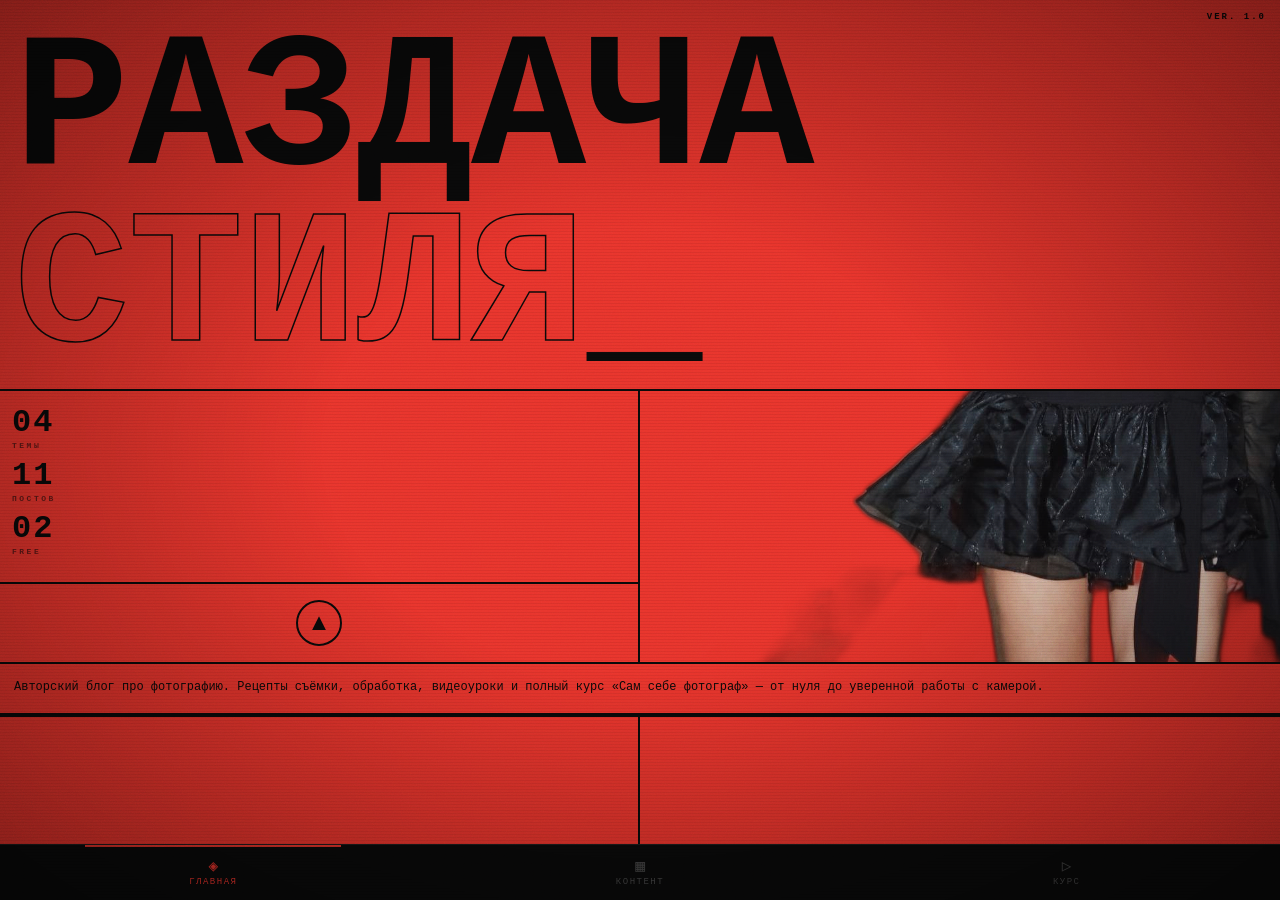
==== commit 2e4aa6bd: "Restyle to typewriter/glitch aesthetic - Fonts: PT Mono (full Cyrillic, typewriter monospace) replac" ====
--- a/photo-app/index.html
+++ b/photo-app/index.html
@@ -5,21 +5,23 @@
   <meta name="viewport" content="width=device-width, initial-scale=1.0, viewport-fit=cover">
   <title>раздача стиля</title>
   <link rel="preconnect" href="https://fonts.googleapis.com">
-  <link href="https://fonts.googleapis.com/css2?family=Bebas+Neue&family=Inter:wght@300;400;500;600&display=swap" rel="stylesheet">
+  <link href="https://fonts.googleapis.com/css2?family=PT+Mono&family=Special+Elite&display=swap" rel="stylesheet">
   <script src="https://telegram.org/js/telegram-web-app.js"></script>
   <link rel="stylesheet" href="styles.css">
 </head>
 <body>
 
-  <!-- Зернистая текстура поверх всего -->
+  <!-- Текстурные оверлеи -->
   <svg class="grain-svg" aria-hidden="true">
     <filter id="grain-filter">
-      <feTurbulence type="fractalNoise" baseFrequency="0.72" numOctaves="4" stitchTiles="stitch"/>
+      <feTurbulence type="fractalNoise" baseFrequency="0.65" numOctaves="4" stitchTiles="stitch"/>
       <feColorMatrix type="saturate" values="0"/>
     </filter>
     <rect width="100%" height="100%" filter="url(#grain-filter)"/>
   </svg>
   <div class="grain"></div>
+  <div class="scanlines"></div>
+  <div class="vignette"></div>
 
   <div id="app"></div>
 
--- a/photo-app/styles.css
+++ b/photo-app/styles.css
@@ -4,15 +4,17 @@
   --ink:      #0a0a0a;
   --bg:       #080808;
   --border:   rgba(255, 255, 255, 0.1);
-  --text:     #f0f0f0;
-  --text-2:   #888;
+  --text:     #e8e8e0;
+  --text-2:   #777;
   --text-3:   #333;
   --free:     #4ade80;
   --safe-top: env(safe-area-inset-top, 0px);
   --safe-bot: env(safe-area-inset-bottom, 0px);
-}
-
-/* ─── ЗЕРНО ──────────────────────────────────────────────────────────────────── */
+  --font-type: 'PT Mono', 'Courier New', Courier, monospace;
+  --font-deco: 'Special Elite', 'Courier New', Courier, monospace;
+}
+
+/* ─── ТЕКСТУРНЫЕ ОВЕРЛЕИ ─────────────────────────────────────────────────────── */
 .grain-svg { position: fixed; width: 0; height: 0; }
 
 .grain {
@@ -22,23 +24,48 @@
   height: 200%;
   pointer-events: none;
   z-index: 9999;
-  opacity: 0.08;
-  mix-blend-mode: multiply;
-  background-image: url("data:image/svg+xml,%3Csvg xmlns='http://www.w3.org/2000/svg' width='300' height='300'%3E%3Cfilter id='n'%3E%3CfeTurbulence type='fractalNoise' baseFrequency='0.8' numOctaves='4' stitchTiles='stitch'/%3E%3C/filter%3E%3Crect width='300' height='300' filter='url(%23n)'/%3E%3C/svg%3E");
-  background-size: 260px 260px;
-  animation: grain-move 7s steps(8) infinite;
+  opacity: 0.18;
+  mix-blend-mode: overlay;
+  background-image: url("data:image/svg+xml,%3Csvg xmlns='http://www.w3.org/2000/svg' width='300' height='300'%3E%3Cfilter id='n'%3E%3CfeTurbulence type='fractalNoise' baseFrequency='0.65' numOctaves='4' stitchTiles='stitch'/%3E%3C/filter%3E%3Crect width='300' height='300' filter='url(%23n)'/%3E%3C/svg%3E");
+  background-size: 220px 220px;
+  animation: grain-move 6s steps(8) infinite;
 }
 
 @keyframes grain-move {
   0%   { transform: translate(0, 0); }
-  12%  { transform: translate(-4%, -4%); }
-  25%  { transform: translate(-8%, 4%); }
-  37%  { transform: translate(4%, -8%); }
-  50%  { transform: translate(-4%, 12%); }
-  62%  { transform: translate(-8%, 4%); }
-  75%  { transform: translate(12%, 0); }
-  87%  { transform: translate(0, 8%); }
-  100% { transform: translate(4%, 0); }
+  12%  { transform: translate(-5%, -3%); }
+  25%  { transform: translate(-9%, 5%); }
+  37%  { transform: translate(5%, -9%); }
+  50%  { transform: translate(-3%, 13%); }
+  62%  { transform: translate(-9%, 3%); }
+  75%  { transform: translate(13%, 0); }
+  87%  { transform: translate(0, 9%); }
+  100% { transform: translate(5%, 0); }
+}
+
+.scanlines {
+  position: fixed;
+  inset: 0;
+  pointer-events: none;
+  z-index: 9998;
+  background: repeating-linear-gradient(
+    0deg,
+    transparent,
+    transparent 2px,
+    rgba(0, 0, 0, 0.06) 2px,
+    rgba(0, 0, 0, 0.06) 3px
+  );
+}
+
+.vignette {
+  position: fixed;
+  inset: 0;
+  pointer-events: none;
+  z-index: 9997;
+  background: radial-gradient(ellipse at center,
+    transparent 35%,
+    rgba(0, 0, 0, 0.45) 100%
+  );
 }
 
 /* ─── БАЗА ───────────────────────────────────────────────────────────────────── */
@@ -48,8 +75,8 @@
   height: 100%;
   background: var(--bg);
   color: var(--text);
-  font-family: 'Inter', -apple-system, sans-serif;
-  font-size: 14px;
+  font-family: var(--font-type);
+  font-size: 13px;
   -webkit-font-smoothing: antialiased;
   overflow: hidden;
 }
@@ -98,7 +125,7 @@
   position: absolute;
   top: calc(12px + var(--safe-top));
   right: 14px;
-  font-family: monospace;
+  font-family: var(--font-type);
   font-size: 9px;
   letter-spacing: 2px;
   color: var(--ink);
@@ -106,21 +133,51 @@
 }
 
 .banner-title {
-  font-family: 'Bebas Neue', sans-serif;
-  line-height: 0.86;
-  letter-spacing: 1px;
-  margin-top: 16px;
+  font-family: var(--font-type);
+  line-height: 0.92;
+  letter-spacing: -1px;
+  margin-top: 12px;
+  font-weight: bold;
 }
 
 .banner-title > div {
-  font-size: 20vw;
+  font-size: 15vw;
   margin: 0;
 }
 
-.banner-title .fill    { color: var(--ink); }
+.banner-title .fill {
+  color: var(--ink);
+  display: inline-block;
+  animation: title-glitch 7s linear infinite;
+}
+
 .banner-title .outline {
   color: transparent;
   -webkit-text-stroke: 1.5px var(--ink);
+  display: inline-block;
+  animation: title-glitch 7s linear infinite 0.15s;
+}
+
+.banner-title .cursor {
+  color: var(--ink);
+  animation: cursor-blink 1s step-end infinite;
+  font-weight: normal;
+  margin-left: 2px;
+}
+
+@keyframes cursor-blink {
+  0%, 100% { opacity: 1; }
+  50%       { opacity: 0; }
+}
+
+@keyframes title-glitch {
+  0%, 90%, 100% { text-shadow: none; transform: none; }
+  90.5% { text-shadow:  4px 0 var(--red), -4px 0 #00e5ff; transform: translateX(-3px); }
+  91%   { text-shadow: -5px 0 var(--red),  5px 0 #00e5ff; transform: translateX(3px); }
+  91.5% { text-shadow:  3px 0 #00e5ff,    -3px 0 var(--red); transform: none; }
+  92%   { text-shadow: none; transform: none; }
+  95%   { text-shadow: -2px 0 var(--red), 2px 0 #00e5ff; transform: translateX(1px); }
+  95.3% { text-shadow: none; transform: none; }
 }
 
 /* ─── ОСНОВНАЯ СЕТКА ─────────────────────────────────────────────────────────── */
@@ -131,8 +188,8 @@
   position: relative;
 }
 
-/* Левая колонка — список категорий */
-.cat-list {
+/* Левая колонка — статы */
+.home-stats {
   grid-column: 1;
   grid-row: 1 / 3;
   padding: 16px 12px;
@@ -140,37 +197,157 @@
   border-bottom: 2px solid var(--ink);
   display: flex;
   flex-direction: column;
-  gap: 4px;
+  justify-content: space-evenly;
   min-height: 180px;
 }
 
-.cat-row {
-  display: flex;
-  align-items: baseline;
-  gap: 8px;
+.home-stat-num {
+  font-family: var(--font-type);
+  font-size: 32px;
+  font-weight: bold;
+  line-height: 1;
+  color: var(--ink);
+  letter-spacing: 2px;
+}
+
+.home-stat-lbl {
+  font-family: var(--font-type);
+  font-size: 8px;
+  letter-spacing: 2.5px;
+  color: var(--ink);
+  opacity: 0.6;
+  font-weight: 700;
+  margin-top: 2px;
+  margin-bottom: 10px;
+}
+
+/* ─── ТАЙЛЫ КАТЕГОРИЙ ────────────────────────────────────────────────────────── */
+.cat-tiles {
+  display: grid;
+  grid-template-columns: 1fr 1fr;
+  border-top: 2px solid var(--ink);
+}
+
+.cat-tile {
+  padding: 16px 14px;
+  border-right: 2px solid var(--ink);
+  border-bottom: 2px solid var(--ink);
   cursor: pointer;
   -webkit-tap-highlight-color: transparent;
-  transition: opacity 0.12s;
-}
-
-.cat-row:active { opacity: 0.5; }
-
-.cat-num {
-  font-family: monospace;
-  font-size: 10px;
-  color: var(--ink);
-  opacity: 0.7;
-  font-weight: 700;
+  transition: background 0.1s;
+  aspect-ratio: 1;
+  display: flex;
+  flex-direction: column;
+}
+
+.cat-tile:nth-child(even) { border-right: none; }
+.cat-tile:nth-child(n+3)  { border-bottom: none; }
+.cat-tile:active           { background: rgba(0,0,0,0.08); }
+
+.cat-tile-icon {
+  flex: 1;
+  display: flex;
+  align-items: flex-end;
+  padding-bottom: 8px;
+}
+
+.cat-tile-name {
+  font-family: var(--font-type);
+  font-size: 13px;
+  font-weight: bold;
+  letter-spacing: 0.5px;
+  color: var(--ink);
+  line-height: 1.3;
+  margin-bottom: 3px;
+}
+
+.cat-tile-count {
+  font-family: var(--font-type);
+  font-size: 9px;
+  letter-spacing: 1px;
+  color: var(--ink);
+  opacity: 0.5;
+}
+
+/* ─── CSS-ИКОНКИ ─────────────────────────────────────────────────────────────── */
+.cicon {
   flex-shrink: 0;
-  padding-top: 4px;
-}
-
-.cat-word {
-  font-family: 'Bebas Neue', sans-serif;
-  font-size: clamp(28px, 9vw, 40px);
-  line-height: 1;
-  color: var(--ink);
-  letter-spacing: 0.5px;
+  position: relative;
+}
+
+/* ◎  Lens — фото */
+.icon-lens {
+  width: 34px;
+  height: 34px;
+  border: 2.5px solid var(--ink);
+  border-radius: 50%;
+  display: flex;
+  align-items: center;
+  justify-content: center;
+}
+.icon-lens::after {
+  content: '';
+  width: 14px;
+  height: 14px;
+  border: 2px solid var(--ink);
+  border-radius: 50%;
+  box-shadow: 0 0 0 3px var(--red), 0 0 0 4.5px var(--ink);
+}
+
+/* ◈  Diamond — обработка */
+.icon-diamond {
+  width: 26px;
+  height: 26px;
+  border: 2.5px solid var(--ink);
+  transform: rotate(45deg);
+  margin: 5px;
+  display: flex;
+  align-items: center;
+  justify-content: center;
+}
+.icon-diamond::after {
+  content: '';
+  width: 9px;
+  height: 9px;
+  border: 2px solid var(--ink);
+  border-radius: 50%;
+}
+
+/* ▷  Play — видео */
+.icon-play {
+  width: 34px;
+  height: 34px;
+  border: 2.5px solid var(--ink);
+  display: flex;
+  align-items: center;
+  justify-content: center;
+}
+.icon-play::after {
+  content: '';
+  width: 0;
+  height: 0;
+  border-style: solid;
+  border-width: 7px 0 7px 12px;
+  border-color: transparent transparent transparent var(--ink);
+  margin-left: 3px;
+}
+
+/* ◉  Eye — насмотрелись */
+.icon-eye {
+  width: 38px;
+  height: 23px;
+  border: 2.5px solid var(--ink);
+  border-radius: 50%;
+  display: flex;
+  align-items: center;
+  justify-content: center;
+}
+.icon-eye::after {
+  content: '';
+  width: 11px;
+  height: 11px;
+  background: var(--ink);
+  border-radius: 50%;
 }
 
 /* Правая колонка — фото */
@@ -232,7 +409,7 @@
 .desc-cell {
   grid-column: 1 / -1;
   padding: 14px 14px 16px;
-  font-family: 'Inter', sans-serif;
+  font-family: var(--font-type);
   font-size: 12px;
   line-height: 1.6;
   color: var(--ink);
@@ -252,7 +429,7 @@
   position: relative;
   background: transparent;
   border: none;
-  font-family: monospace;
+  font-family: var(--font-type);
   font-size: 11px;
   font-weight: 700;
   letter-spacing: 2.5px;
@@ -280,7 +457,7 @@
 .tech-button .br.br { bottom: 0; right: 0; border-bottom-width: 2px; border-right-width: 2px; }
 
 .version {
-  font-family: monospace;
+  font-family: var(--font-type);
   font-size: 9px;
   letter-spacing: 2px;
   color: var(--ink);
@@ -302,7 +479,7 @@
 }
 
 .page-header-eyebrow {
-  font-family: monospace;
+  font-family: var(--font-type);
   font-size: 9px;
   letter-spacing: 2px;
   color: var(--red);
@@ -312,11 +489,12 @@
 }
 
 .page-header-title {
-  font-family: 'Bebas Neue', sans-serif;
-  font-size: 32px;
-  letter-spacing: 1.5px;
+  font-family: var(--font-type);
+  font-size: 24px;
+  font-weight: bold;
+  letter-spacing: 2px;
   color: var(--text);
-  line-height: 1;
+  line-height: 1.1;
 }
 
 .page-header-desc {
@@ -364,7 +542,7 @@
   margin-top: 8px;
   font-size: 10px;
   color: var(--text-3);
-  font-family: monospace;
+  font-family: var(--font-type);
   letter-spacing: 0.5px;
   display: flex;
   gap: 8px;
@@ -407,9 +585,10 @@
 
 .course-stat strong {
   display: block;
-  font-family: 'Bebas Neue', sans-serif;
-  font-size: 32px;
-  letter-spacing: 1px;
+  font-family: var(--font-type);
+  font-size: 26px;
+  font-weight: bold;
+  letter-spacing: 2px;
   color: var(--text);
   line-height: 1;
 }
@@ -444,7 +623,7 @@
   font-size: 12px;
   flex-shrink: 0;
   border: 1px solid var(--border);
-  font-family: monospace;
+  font-family: var(--font-type);
 }
 
 .lesson-icon.free   { border-color: rgba(74,222,128,0.3); color: var(--free); }
@@ -467,21 +646,22 @@
 .lesson-meta {
   font-size: 10px;
   color: var(--text-3);
-  font-family: monospace;
+  font-family: var(--font-type);
   letter-spacing: 0.5px;
   display: flex;
   gap: 8px;
 }
 
-.free-badge { color: var(--free); font-size: 10px; font-weight: 600; font-family: 'Inter', sans-serif; }
+.free-badge { color: var(--free); font-size: 10px; font-weight: 600; font-family: var(--font-type); }
 
 .buy-section { padding: 20px 16px 8px; }
 
 .buy-price {
-  font-family: 'Bebas Neue', sans-serif;
-  font-size: 52px;
+  font-family: var(--font-type);
+  font-size: 42px;
+  font-weight: bold;
   color: var(--red);
-  letter-spacing: 2px;
+  letter-spacing: 3px;
   line-height: 1;
 }
 
@@ -498,8 +678,9 @@
   background: var(--red);
   color: #fff;
   border: none;
-  font-family: 'Bebas Neue', sans-serif;
-  font-size: 20px;
+  font-family: var(--font-type);
+  font-size: 16px;
+  font-weight: bold;
   letter-spacing: 3px;
   cursor: pointer;
 }
@@ -508,7 +689,7 @@
 
 .empty-state { padding: 56px 20px; text-align: center; }
 .empty-state-emoji { font-size: 44px; margin-bottom: 14px; }
-.empty-state-title { font-family: 'Bebas Neue', sans-serif; font-size: 22px; letter-spacing: 2px; color: var(--text-2); margin-bottom: 8px; }
+.empty-state-title { font-family: var(--font-type); font-size: 18px; font-weight: bold; letter-spacing: 2px; color: var(--text-2); margin-bottom: 8px; }
 .empty-state-desc { font-size: 12px; color: var(--text-3); line-height: 1.65; }
 
 .video-placeholder {
@@ -622,9 +803,10 @@
 }
 
 .glitch-caption-name {
-  font-family: 'Bebas Neue', sans-serif;
-  font-size: 30px;
-  letter-spacing: 3px;
+  font-family: var(--font-type);
+  font-size: 20px;
+  font-weight: bold;
+  letter-spacing: 4px;
   color: #fff;
   text-shadow: 3px 0 #E8342C, -3px 0 #00ffff;
   line-height: 1;
@@ -632,7 +814,7 @@
 }
 
 .glitch-caption-tag {
-  font-family: monospace;
+  font-family: var(--font-type);
   font-size: 9px;
   letter-spacing: 2px;
   color: var(--red);
@@ -699,13 +881,13 @@
 .tab-btn.active::before { transform: scaleX(1); }
 
 .tab-icon {
-  font-family: monospace;
+  font-family: var(--font-type);
   font-size: 16px;
   line-height: 1;
 }
 
 .tab-label {
-  font-family: 'Bebas Neue', sans-serif;
+  font-family: var(--font-type);
   font-size: 9px;
   letter-spacing: 1.5px;
   line-height: 1;
@@ -739,7 +921,7 @@
 .feed-cat-card:active { background: rgba(255,255,255,0.04); }
 
 .feed-cat-num {
-  font-family: monospace;
+  font-family: var(--font-type);
   font-size: 9px;
   color: var(--text-3);
   letter-spacing: 1px;
@@ -752,11 +934,12 @@
 }
 
 .feed-cat-name {
-  font-family: 'Bebas Neue', sans-serif;
-  font-size: 20px;
+  font-family: var(--font-type);
+  font-size: 14px;
+  font-weight: bold;
   letter-spacing: 1px;
   color: var(--text);
-  line-height: 1;
+  line-height: 1.2;
   margin-bottom: 4px;
 }
 
@@ -770,6 +953,6 @@
 .feed-cat-count {
   font-size: 9px;
   color: var(--text-3);
-  font-family: monospace;
+  font-family: var(--font-type);
   letter-spacing: 0.5px;
 }
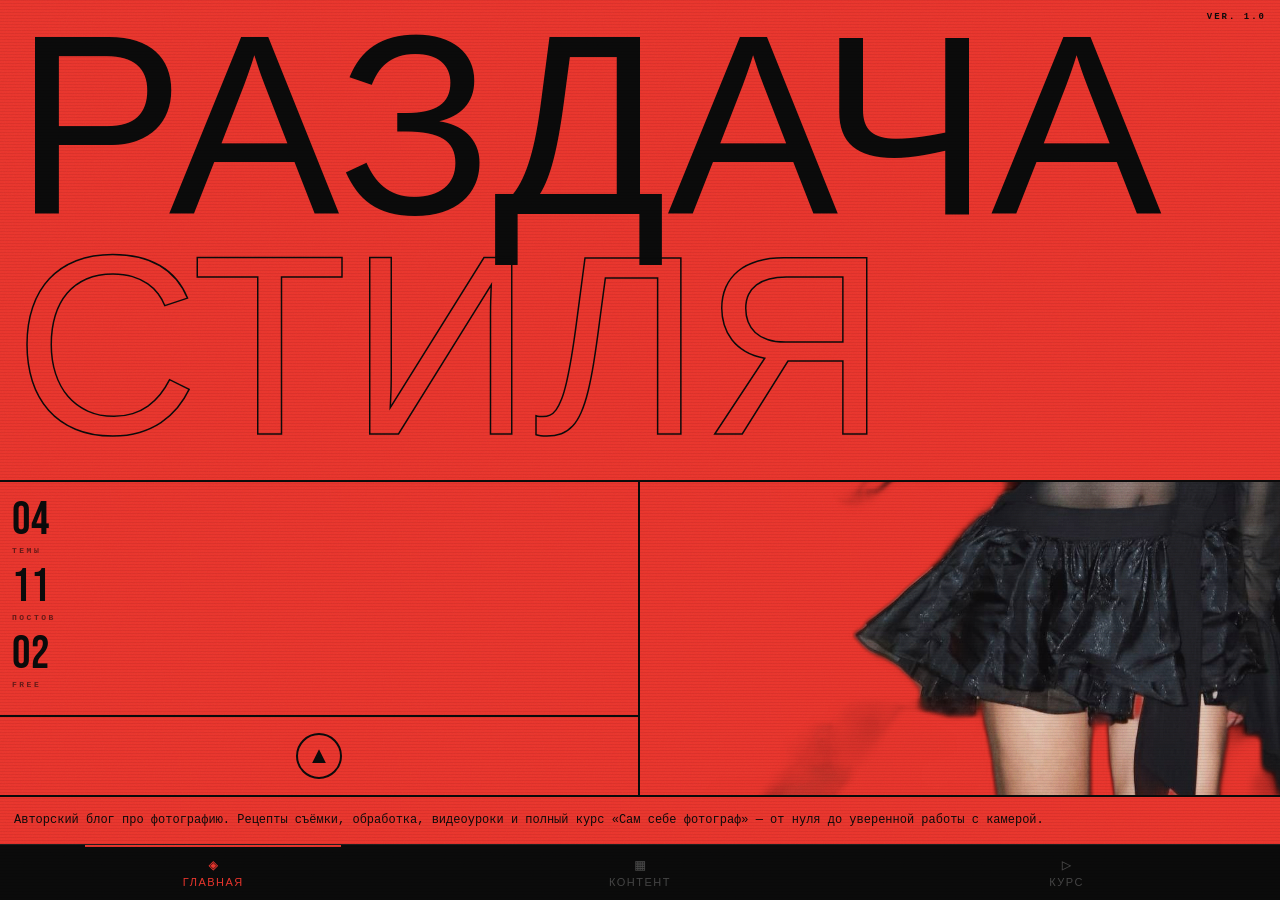
==== commit 4a61d35b: "Two-font system: Bebas Neue display + PT Mono typewriter body; remove vignette - Display font: Bebas" ====
--- a/photo-app/index.html
+++ b/photo-app/index.html
@@ -5,7 +5,7 @@
   <meta name="viewport" content="width=device-width, initial-scale=1.0, viewport-fit=cover">
   <title>раздача стиля</title>
   <link rel="preconnect" href="https://fonts.googleapis.com">
-  <link href="https://fonts.googleapis.com/css2?family=PT+Mono&family=Special+Elite&display=swap" rel="stylesheet">
+  <link href="https://fonts.googleapis.com/css2?family=Bebas+Neue&family=PT+Mono&display=swap" rel="stylesheet">
   <script src="https://telegram.org/js/telegram-web-app.js"></script>
   <link rel="stylesheet" href="styles.css">
 </head>
@@ -21,7 +21,6 @@
   </svg>
   <div class="grain"></div>
   <div class="scanlines"></div>
-  <div class="vignette"></div>
 
   <div id="app"></div>
 
--- a/photo-app/styles.css
+++ b/photo-app/styles.css
@@ -10,8 +10,8 @@
   --free:     #4ade80;
   --safe-top: env(safe-area-inset-top, 0px);
   --safe-bot: env(safe-area-inset-bottom, 0px);
+  --font-head: 'Bebas Neue', sans-serif;
   --font-type: 'PT Mono', 'Courier New', Courier, monospace;
-  --font-deco: 'Special Elite', 'Courier New', Courier, monospace;
 }
 
 /* ─── ТЕКСТУРНЫЕ ОВЕРЛЕИ ─────────────────────────────────────────────────────── */
@@ -57,16 +57,6 @@
   );
 }
 
-.vignette {
-  position: fixed;
-  inset: 0;
-  pointer-events: none;
-  z-index: 9997;
-  background: radial-gradient(ellipse at center,
-    transparent 35%,
-    rgba(0, 0, 0, 0.45) 100%
-  );
-}
 
 /* ─── БАЗА ───────────────────────────────────────────────────────────────────── */
 *, *::before, *::after { box-sizing: border-box; margin: 0; padding: 0; }
@@ -133,15 +123,14 @@
 }
 
 .banner-title {
-  font-family: var(--font-type);
-  line-height: 0.92;
-  letter-spacing: -1px;
-  margin-top: 12px;
-  font-weight: bold;
+  font-family: var(--font-head);
+  line-height: 0.86;
+  letter-spacing: 1px;
+  margin-top: 16px;
 }
 
 .banner-title > div {
-  font-size: 15vw;
+  font-size: 20vw;
   margin: 0;
 }
 
@@ -156,18 +145,6 @@
   -webkit-text-stroke: 1.5px var(--ink);
   display: inline-block;
   animation: title-glitch 7s linear infinite 0.15s;
-}
-
-.banner-title .cursor {
-  color: var(--ink);
-  animation: cursor-blink 1s step-end infinite;
-  font-weight: normal;
-  margin-left: 2px;
-}
-
-@keyframes cursor-blink {
-  0%, 100% { opacity: 1; }
-  50%       { opacity: 0; }
 }
 
 @keyframes title-glitch {
@@ -202,12 +179,11 @@
 }
 
 .home-stat-num {
-  font-family: var(--font-type);
-  font-size: 32px;
-  font-weight: bold;
+  font-family: var(--font-head);
+  font-size: 46px;
   line-height: 1;
   color: var(--ink);
-  letter-spacing: 2px;
+  letter-spacing: 1px;
 }
 
 .home-stat-lbl {
@@ -252,12 +228,11 @@
 }
 
 .cat-tile-name {
-  font-family: var(--font-type);
-  font-size: 13px;
-  font-weight: bold;
+  font-family: var(--font-head);
+  font-size: 20px;
   letter-spacing: 0.5px;
   color: var(--ink);
-  line-height: 1.3;
+  line-height: 1.1;
   margin-bottom: 3px;
 }
 
@@ -489,12 +464,11 @@
 }
 
 .page-header-title {
-  font-family: var(--font-type);
-  font-size: 24px;
-  font-weight: bold;
-  letter-spacing: 2px;
+  font-family: var(--font-head);
+  font-size: 32px;
+  letter-spacing: 1.5px;
   color: var(--text);
-  line-height: 1.1;
+  line-height: 1;
 }
 
 .page-header-desc {
@@ -585,10 +559,9 @@
 
 .course-stat strong {
   display: block;
-  font-family: var(--font-type);
-  font-size: 26px;
-  font-weight: bold;
-  letter-spacing: 2px;
+  font-family: var(--font-head);
+  font-size: 32px;
+  letter-spacing: 1px;
   color: var(--text);
   line-height: 1;
 }
@@ -657,11 +630,10 @@
 .buy-section { padding: 20px 16px 8px; }
 
 .buy-price {
-  font-family: var(--font-type);
-  font-size: 42px;
-  font-weight: bold;
+  font-family: var(--font-head);
+  font-size: 52px;
   color: var(--red);
-  letter-spacing: 3px;
+  letter-spacing: 2px;
   line-height: 1;
 }
 
@@ -678,9 +650,8 @@
   background: var(--red);
   color: #fff;
   border: none;
-  font-family: var(--font-type);
-  font-size: 16px;
-  font-weight: bold;
+  font-family: var(--font-head);
+  font-size: 20px;
   letter-spacing: 3px;
   cursor: pointer;
 }
@@ -689,7 +660,7 @@
 
 .empty-state { padding: 56px 20px; text-align: center; }
 .empty-state-emoji { font-size: 44px; margin-bottom: 14px; }
-.empty-state-title { font-family: var(--font-type); font-size: 18px; font-weight: bold; letter-spacing: 2px; color: var(--text-2); margin-bottom: 8px; }
+.empty-state-title { font-family: var(--font-head); font-size: 22px; letter-spacing: 2px; color: var(--text-2); margin-bottom: 8px; }
 .empty-state-desc { font-size: 12px; color: var(--text-3); line-height: 1.65; }
 
 .video-placeholder {
@@ -803,10 +774,9 @@
 }
 
 .glitch-caption-name {
-  font-family: var(--font-type);
-  font-size: 20px;
-  font-weight: bold;
-  letter-spacing: 4px;
+  font-family: var(--font-head);
+  font-size: 28px;
+  letter-spacing: 3px;
   color: #fff;
   text-shadow: 3px 0 #E8342C, -3px 0 #00ffff;
   line-height: 1;
@@ -887,8 +857,8 @@
 }
 
 .tab-label {
-  font-family: var(--font-type);
-  font-size: 9px;
+  font-family: var(--font-head);
+  font-size: 11px;
   letter-spacing: 1.5px;
   line-height: 1;
 }
@@ -934,12 +904,11 @@
 }
 
 .feed-cat-name {
-  font-family: var(--font-type);
-  font-size: 14px;
-  font-weight: bold;
+  font-family: var(--font-head);
+  font-size: 20px;
   letter-spacing: 1px;
   color: var(--text);
-  line-height: 1.2;
+  line-height: 1;
   margin-bottom: 4px;
 }
 
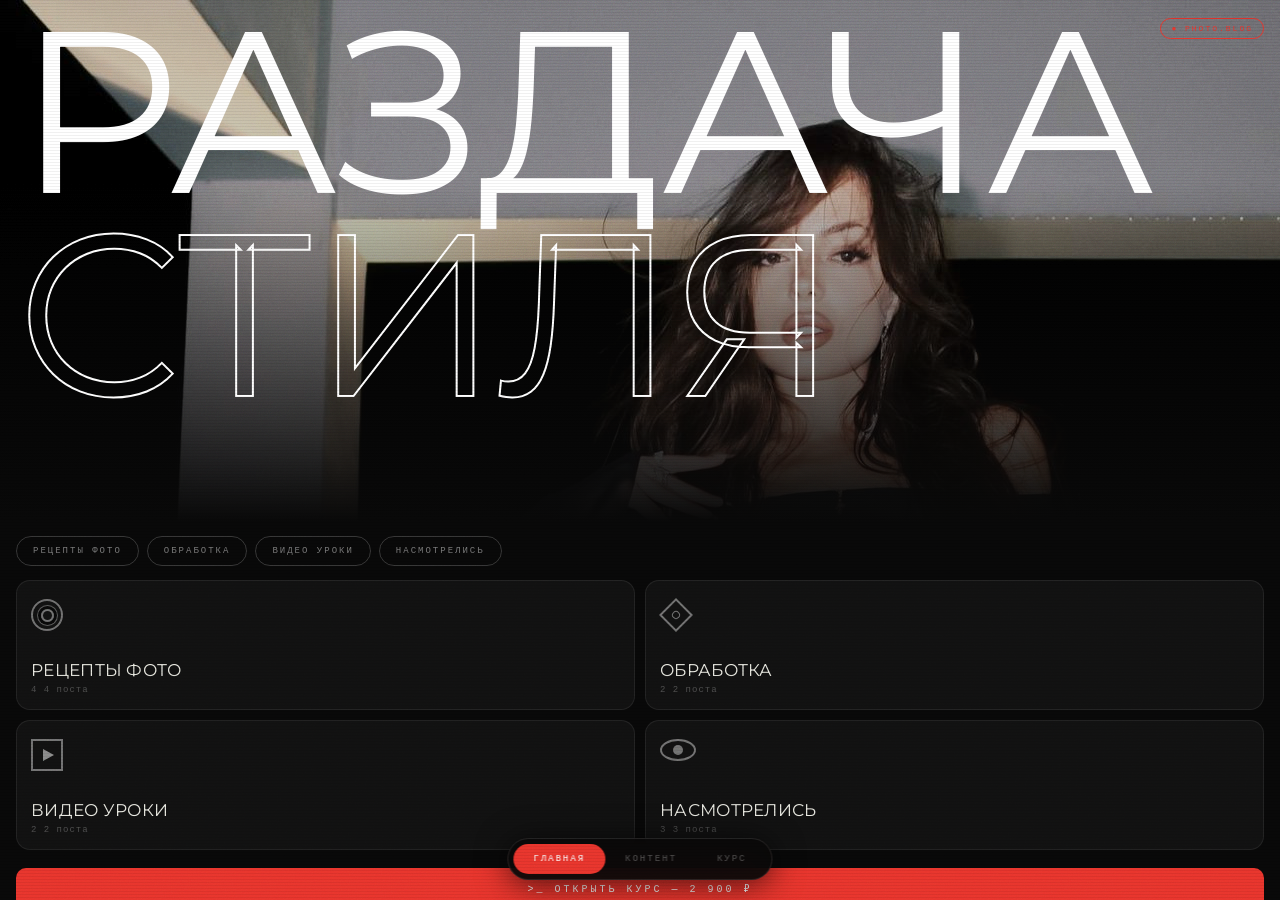
==== commit 484cd0bf: "Full redesign: GASPAR/KOUDO reference style - Layout: full-bleed hero photo (58vh) with title overla" ====
--- a/photo-app/index.html
+++ b/photo-app/index.html
@@ -5,7 +5,7 @@
   <meta name="viewport" content="width=device-width, initial-scale=1.0, viewport-fit=cover">
   <title>раздача стиля</title>
   <link rel="preconnect" href="https://fonts.googleapis.com">
-  <link href="https://fonts.googleapis.com/css2?family=Bebas+Neue&family=PT+Mono&display=swap" rel="stylesheet">
+  <link href="https://fonts.googleapis.com/css2?family=Montserrat:wght@900&family=PT+Mono&display=swap" rel="stylesheet">
   <script src="https://telegram.org/js/telegram-web-app.js"></script>
   <link rel="stylesheet" href="styles.css">
 </head>
@@ -24,19 +24,10 @@
 
   <div id="app"></div>
 
-  <div id="tab-bar" class="tab-bar">
-    <button class="tab-btn active" data-tab="home" onclick="tabNavigate('home')">
-      <span class="tab-icon">◈</span>
-      <span class="tab-label">ГЛАВНАЯ</span>
-    </button>
-    <button class="tab-btn" data-tab="feed" onclick="tabNavigate('feed')">
-      <span class="tab-icon">▦</span>
-      <span class="tab-label">КОНТЕНТ</span>
-    </button>
-    <button class="tab-btn" data-tab="course" onclick="tabNavigate('course')">
-      <span class="tab-icon">▷</span>
-      <span class="tab-label">КУРС</span>
-    </button>
+  <div id="tab-bar" class="pill-tabbar">
+    <button class="ptab active" data-tab="home" onclick="tabNavigate('home')">ГЛАВНАЯ</button>
+    <button class="ptab" data-tab="feed" onclick="tabNavigate('feed')">КОНТЕНТ</button>
+    <button class="ptab" data-tab="course" onclick="tabNavigate('course')">КУРС</button>
   </div>
 
   <script src="data.js"></script>
--- a/photo-app/styles.css
+++ b/photo-app/styles.css
@@ -10,7 +10,7 @@
   --free:     #4ade80;
   --safe-top: env(safe-area-inset-top, 0px);
   --safe-bot: env(safe-area-inset-bottom, 0px);
-  --font-head: 'Bebas Neue', sans-serif;
+  --font-head: 'Montserrat', sans-serif;
   --font-type: 'PT Mono', 'Courier New', Courier, monospace;
 }
 
@@ -71,7 +71,7 @@
   overflow: hidden;
 }
 
-#app { height: 100vh; overflow: hidden; position: relative; padding-bottom: calc(56px + var(--safe-bot)); }
+#app { height: 100vh; overflow: hidden; position: relative; padding-bottom: calc(90px + var(--safe-bot)); }
 
 /* ─── ЭКРАНЫ ─────────────────────────────────────────────────────────────────── */
 .screen {
@@ -81,7 +81,7 @@
   overflow-x: hidden;
   -webkit-overflow-scrolling: touch;
   z-index: 1;
-  padding-bottom: calc(56px + var(--safe-bot));
+  padding-bottom: calc(90px + var(--safe-bot));
 }
 
 .screen.enter { z-index: 2; animation: slideIn 0.3s cubic-bezier(0.4, 0, 0.2, 1) forwards; }
@@ -91,353 +91,253 @@
 @keyframes slideOut { from { transform: translateX(0); opacity: 1; } to { transform: translateX(-20%); opacity: 0; } }
 
 /* ═══════════════════════════════════════════════════════════════════════════════
-   ГЛАВНАЯ — КРАСНЫЙ EDITORIAL
+   ГЛАВНАЯ — GASPAR STYLE
    ═══════════════════════════════════════════════════════════════════════════════ */
 
-.home-red {
-  background: var(--red);
-  color: var(--ink);
-  min-height: calc(100vh - 56px - var(--safe-bot));
-  display: grid;
-  grid-template-rows: auto 1fr auto;
+/* ─── HERO ───────────────────────────────────────────────────────────────────── */
+.hero-section {
   position: relative;
-}
-
-/* ─── БАННЕР С НАЗВАНИЕМ ─────────────────────────────────────────────────────── */
-.banner {
-  padding: 12px 14px;
-  padding-top: calc(12px + var(--safe-top));
-  border-bottom: 2px solid var(--ink);
-  position: relative;
-}
-
-.banner-tag {
+  width: 100%;
+  height: 58vh;
+  overflow: hidden;
+  flex-shrink: 0;
+}
+
+.hero-img {
+  width: 100%;
+  height: 100%;
+  object-fit: cover;
+  object-position: top center;
+  display: block;
+  filter: contrast(1.08) brightness(0.78);
+}
+
+.hero-gradient {
   position: absolute;
-  top: calc(12px + var(--safe-top));
-  right: 14px;
-  font-family: var(--font-type);
-  font-size: 9px;
-  letter-spacing: 2px;
-  color: var(--ink);
-  font-weight: 700;
-}
-
-.banner-title {
+  bottom: 0; left: 0; right: 0;
+  height: 65%;
+  background: linear-gradient(to top, var(--bg) 0%, transparent 100%);
+  pointer-events: none;
+}
+
+.hero-header {
+  position: absolute;
+  top: calc(10px + var(--safe-top));
+  left: 16px;
+  right: 16px;
+  display: flex;
+  justify-content: space-between;
+  align-items: flex-start;
+}
+
+.hero-title {
   font-family: var(--font-head);
-  line-height: 0.86;
-  letter-spacing: 1px;
-  margin-top: 16px;
-}
-
-.banner-title > div {
-  font-size: 20vw;
-  margin: 0;
-}
-
-.banner-title .fill {
-  color: var(--ink);
-  display: inline-block;
+  font-size: 18vw;
+  line-height: 0.88;
+  letter-spacing: -1px;
+}
+
+.hero-fill {
+  color: #fff;
+  display: block;
   animation: title-glitch 7s linear infinite;
 }
 
-.banner-title .outline {
+.hero-outline {
   color: transparent;
-  -webkit-text-stroke: 1.5px var(--ink);
-  display: inline-block;
+  -webkit-text-stroke: 2px #fff;
+  display: block;
   animation: title-glitch 7s linear infinite 0.15s;
 }
 
 @keyframes title-glitch {
   0%, 90%, 100% { text-shadow: none; transform: none; }
   90.5% { text-shadow:  4px 0 var(--red), -4px 0 #00e5ff; transform: translateX(-3px); }
-  91%   { text-shadow: -5px 0 var(--red),  5px 0 #00e5ff; transform: translateX(3px); }
+  91%   { text-shadow: -5px 0 var(--red),  5px 0 #00e5ff; transform: translateX(3px);  }
   91.5% { text-shadow:  3px 0 #00e5ff,    -3px 0 var(--red); transform: none; }
   92%   { text-shadow: none; transform: none; }
   95%   { text-shadow: -2px 0 var(--red), 2px 0 #00e5ff; transform: translateX(1px); }
   95.3% { text-shadow: none; transform: none; }
 }
 
-/* ─── ОСНОВНАЯ СЕТКА ─────────────────────────────────────────────────────────── */
-.editorial {
+.hero-badge {
+  font-family: var(--font-type);
+  font-size: 8px;
+  letter-spacing: 2px;
+  color: var(--red);
+  border: 1px solid var(--red);
+  padding: 5px 10px;
+  border-radius: 20px;
+  white-space: nowrap;
+  margin-top: 8px;
+}
+
+/* ─── PILL NAV ───────────────────────────────────────────────────────────────── */
+.pill-nav-wrap {
+  overflow-x: auto;
+  -webkit-overflow-scrolling: touch;
+  scrollbar-width: none;
+  padding: 14px 16px 0;
+}
+
+.pill-nav-wrap::-webkit-scrollbar { display: none; }
+
+.pill-nav {
+  display: flex;
+  gap: 8px;
+  width: max-content;
+}
+
+.pill-item {
+  font-family: var(--font-type);
+  font-size: 9px;
+  letter-spacing: 2px;
+  padding: 9px 16px;
+  border: 1px solid rgba(255,255,255,0.18);
+  background: transparent;
+  color: rgba(255,255,255,0.45);
+  cursor: pointer;
+  border-radius: 40px;
+  white-space: nowrap;
+  -webkit-tap-highlight-color: transparent;
+  transition: background 0.15s, border-color 0.15s, color 0.15s;
+}
+
+.pill-item:active {
+  background: var(--red);
+  border-color: var(--red);
+  color: #fff;
+}
+
+/* ─── КАРТОЧКИ КАТЕГОРИЙ ─────────────────────────────────────────────────────── */
+.cat-cards {
+  padding: 14px 16px;
   display: grid;
   grid-template-columns: 1fr 1fr;
-  grid-template-rows: auto auto auto;
-  position: relative;
-}
-
-/* Левая колонка — статы */
-.home-stats {
-  grid-column: 1;
-  grid-row: 1 / 3;
-  padding: 16px 12px;
-  border-right: 2px solid var(--ink);
-  border-bottom: 2px solid var(--ink);
-  display: flex;
-  flex-direction: column;
-  justify-content: space-evenly;
-  min-height: 180px;
-}
-
-.home-stat-num {
-  font-family: var(--font-head);
-  font-size: 46px;
-  line-height: 1;
-  color: var(--ink);
-  letter-spacing: 1px;
-}
-
-.home-stat-lbl {
-  font-family: var(--font-type);
-  font-size: 8px;
-  letter-spacing: 2.5px;
-  color: var(--ink);
-  opacity: 0.6;
-  font-weight: 700;
-  margin-top: 2px;
-  margin-bottom: 10px;
-}
-
-/* ─── ТАЙЛЫ КАТЕГОРИЙ ────────────────────────────────────────────────────────── */
-.cat-tiles {
-  display: grid;
-  grid-template-columns: 1fr 1fr;
-  border-top: 2px solid var(--ink);
-}
-
-.cat-tile {
-  padding: 16px 14px;
-  border-right: 2px solid var(--ink);
-  border-bottom: 2px solid var(--ink);
+  gap: 10px;
+}
+
+.cat-card {
+  background: rgba(255,255,255,0.04);
+  border: 1px solid rgba(255,255,255,0.07);
+  border-radius: 14px;
+  padding: 18px 14px 14px;
   cursor: pointer;
   -webkit-tap-highlight-color: transparent;
-  transition: background 0.1s;
-  aspect-ratio: 1;
+  transition: background 0.15s, border-color 0.15s;
   display: flex;
   flex-direction: column;
-}
-
-.cat-tile:nth-child(even) { border-right: none; }
-.cat-tile:nth-child(n+3)  { border-bottom: none; }
-.cat-tile:active           { background: rgba(0,0,0,0.08); }
-
-.cat-tile-icon {
+  min-height: 130px;
+}
+
+.cat-card:active {
+  background: rgba(255,255,255,0.09);
+  border-color: rgba(255,255,255,0.15);
+}
+
+.cat-card-icon-wrap {
   flex: 1;
   display: flex;
-  align-items: flex-end;
-  padding-bottom: 8px;
-}
-
-.cat-tile-name {
+  align-items: flex-start;
+  margin-bottom: 12px;
+}
+
+.cat-card-name {
   font-family: var(--font-head);
-  font-size: 20px;
-  letter-spacing: 0.5px;
-  color: var(--ink);
-  line-height: 1.1;
-  margin-bottom: 3px;
-}
-
-.cat-tile-count {
+  font-size: 17px;
+  letter-spacing: 0.3px;
+  color: var(--text);
+  line-height: 1.15;
+  margin-bottom: 4px;
+}
+
+.cat-card-meta {
   font-family: var(--font-type);
   font-size: 9px;
   letter-spacing: 1px;
-  color: var(--ink);
-  opacity: 0.5;
-}
+  color: rgba(255,255,255,0.25);
+}
+
+/* ─── КНОПКА КУРСА ───────────────────────────────────────────────────────────── */
+.home-course-wrap {
+  padding: 4px 16px 20px;
+}
+
+.home-course-btn {
+  width: 100%;
+  padding: 15px;
+  background: var(--red);
+  border: none;
+  color: #fff;
+  font-family: var(--font-type);
+  font-size: 10px;
+  letter-spacing: 3px;
+  border-radius: 10px;
+  cursor: pointer;
+  -webkit-tap-highlight-color: transparent;
+  transition: opacity 0.15s;
+}
+
+.home-course-btn:active { opacity: 0.8; }
 
 /* ─── CSS-ИКОНКИ ─────────────────────────────────────────────────────────────── */
-.cicon {
-  flex-shrink: 0;
-  position: relative;
-}
-
-/* ◎  Lens — фото */
+.cicon { flex-shrink: 0; position: relative; }
+
 .icon-lens {
-  width: 34px;
-  height: 34px;
-  border: 2.5px solid var(--ink);
+  width: 32px; height: 32px;
+  border: 2px solid rgba(255,255,255,0.4);
   border-radius: 50%;
-  display: flex;
-  align-items: center;
-  justify-content: center;
+  display: flex; align-items: center; justify-content: center;
 }
 .icon-lens::after {
   content: '';
-  width: 14px;
-  height: 14px;
-  border: 2px solid var(--ink);
+  width: 13px; height: 13px;
+  border: 2px solid rgba(255,255,255,0.4);
   border-radius: 50%;
-  box-shadow: 0 0 0 3px var(--red), 0 0 0 4.5px var(--ink);
-}
-
-/* ◈  Diamond — обработка */
+  box-shadow: 0 0 0 3px var(--bg), 0 0 0 4px rgba(255,255,255,0.3);
+}
+
 .icon-diamond {
-  width: 26px;
-  height: 26px;
-  border: 2.5px solid var(--ink);
+  width: 24px; height: 24px;
+  border: 2px solid rgba(255,255,255,0.4);
   transform: rotate(45deg);
-  margin: 5px;
-  display: flex;
-  align-items: center;
-  justify-content: center;
+  margin: 4px;
+  display: flex; align-items: center; justify-content: center;
 }
 .icon-diamond::after {
   content: '';
-  width: 9px;
-  height: 9px;
-  border: 2px solid var(--ink);
+  width: 8px; height: 8px;
+  border: 1.5px solid rgba(255,255,255,0.4);
   border-radius: 50%;
 }
 
-/* ▷  Play — видео */
 .icon-play {
-  width: 34px;
-  height: 34px;
-  border: 2.5px solid var(--ink);
-  display: flex;
-  align-items: center;
-  justify-content: center;
+  width: 32px; height: 32px;
+  border: 2px solid rgba(255,255,255,0.4);
+  display: flex; align-items: center; justify-content: center;
 }
 .icon-play::after {
   content: '';
-  width: 0;
-  height: 0;
+  width: 0; height: 0;
   border-style: solid;
-  border-width: 7px 0 7px 12px;
-  border-color: transparent transparent transparent var(--ink);
+  border-width: 6px 0 6px 11px;
+  border-color: transparent transparent transparent rgba(255,255,255,0.5);
   margin-left: 3px;
 }
 
-/* ◉  Eye — насмотрелись */
 .icon-eye {
-  width: 38px;
-  height: 23px;
-  border: 2.5px solid var(--ink);
+  width: 36px; height: 22px;
+  border: 2px solid rgba(255,255,255,0.4);
   border-radius: 50%;
-  display: flex;
-  align-items: center;
-  justify-content: center;
+  display: flex; align-items: center; justify-content: center;
 }
 .icon-eye::after {
   content: '';
-  width: 11px;
-  height: 11px;
-  background: var(--ink);
+  width: 10px; height: 10px;
+  background: rgba(255,255,255,0.4);
   border-radius: 50%;
 }
 
-/* Правая колонка — фото */
-.photo-cell {
-  grid-column: 2;
-  grid-row: 1 / 4;
-  position: relative;
-  border-bottom: 2px solid var(--ink);
-  overflow: hidden;
-  background: var(--red);
-}
-
-.photo-cutout {
-  position: absolute;
-  left: -8%;
-  bottom: -2%;
-  width: 130%;
-  height: auto;
-  object-fit: contain;
-  object-position: bottom center;
-  transform-origin: center bottom;
-  will-change: transform;
-  transition: transform 0.15s ease-out;
-}
-
-/* Левая-нижняя — иконка */
-.icon-cell {
-  grid-column: 1;
-  grid-row: 3;
-  padding: 16px;
-  border-right: 2px solid var(--ink);
-  border-bottom: 2px solid var(--ink);
-  display: flex;
-  align-items: center;
-  justify-content: center;
-  min-height: 72px;
-}
-
-.circle-icon {
-  width: 46px;
-  height: 46px;
-  border: 2px solid var(--ink);
-  border-radius: 50%;
-  display: flex;
-  align-items: center;
-  justify-content: center;
-  position: relative;
-}
-
-.circle-icon::before {
-  content: '';
-  width: 14px;
-  height: 14px;
-  background: var(--ink);
-  clip-path: polygon(50% 0, 0 100%, 100% 100%);
-}
-
-/* Описание — на всю ширину */
-.desc-cell {
-  grid-column: 1 / -1;
-  padding: 14px 14px 16px;
-  font-family: var(--font-type);
-  font-size: 12px;
-  line-height: 1.6;
-  color: var(--ink);
-  border-bottom: 2px solid var(--ink);
-  font-weight: 500;
-}
-
-/* ─── НИЖНИЙ БАР ─────────────────────────────────────────────────────────────── */
-.bottom-bar {
-  display: flex;
-  justify-content: space-between;
-  align-items: center;
-  padding: 14px 14px 16px;
-}
-
-.tech-button {
-  position: relative;
-  background: transparent;
-  border: none;
-  font-family: var(--font-type);
-  font-size: 11px;
-  font-weight: 700;
-  letter-spacing: 2.5px;
-  color: var(--ink);
-  padding: 14px 22px;
-  cursor: pointer;
-  -webkit-tap-highlight-color: transparent;
-  transition: background 0.12s;
-}
-
-.tech-button:active { background: rgba(0,0,0,0.08); }
-
-.tech-button .br {
-  position: absolute;
-  width: 10px;
-  height: 10px;
-  border-style: solid;
-  border-color: var(--ink);
-  border-width: 0;
-}
-
-.tech-button .br.tl { top: 0; left: 0; border-top-width: 2px; border-left-width: 2px; }
-.tech-button .br.tr { top: 0; right: 0; border-top-width: 2px; border-right-width: 2px; }
-.tech-button .br.bl { bottom: 0; left: 0; border-bottom-width: 2px; border-left-width: 2px; }
-.tech-button .br.br { bottom: 0; right: 0; border-bottom-width: 2px; border-right-width: 2px; }
-
-.version {
-  font-family: var(--font-type);
-  font-size: 9px;
-  letter-spacing: 2px;
-  color: var(--ink);
-  font-weight: 700;
-}
 
 /* ═══════════════════════════════════════════════════════════════════════════════
    ТЁМНЫЕ ЭКРАНЫ (категория, пост, курс)
@@ -803,64 +703,44 @@
 }
 
 /* ═══════════════════════════════════════════════════════════════════════════════
-   ТАБ-БАР
+   ТАБ-БАР — FLOATING PILL
    ═══════════════════════════════════════════════════════════════════════════════ */
 
-.tab-bar {
+.pill-tabbar {
   position: fixed;
-  bottom: 0;
-  left: 0;
-  right: 0;
-  height: calc(56px + var(--safe-bot));
-  padding-bottom: var(--safe-bot);
-  background: var(--ink);
-  border-top: 1px solid rgba(255,255,255,0.08);
-  display: flex;
+  bottom: calc(20px + var(--safe-bot));
+  left: 50%;
+  transform: translateX(-50%);
+  background: rgba(8, 8, 8, 0.92);
+  border: 1px solid rgba(255, 255, 255, 0.1);
+  border-radius: 50px;
+  display: flex;
+  padding: 5px;
   z-index: 200;
-}
-
-.tab-btn {
-  flex: 1;
-  display: flex;
-  flex-direction: column;
-  align-items: center;
-  justify-content: center;
-  gap: 3px;
+  backdrop-filter: blur(20px);
+  -webkit-backdrop-filter: blur(20px);
+  box-shadow: 0 4px 32px rgba(0,0,0,0.7);
+  white-space: nowrap;
+}
+
+.ptab {
+  font-family: var(--font-type);
+  font-size: 9px;
+  letter-spacing: 2px;
+  padding: 10px 20px;
+  border: none;
   background: transparent;
-  border: none;
-  color: #444;
+  color: rgba(255,255,255,0.3);
   cursor: pointer;
+  border-radius: 45px;
+  white-space: nowrap;
+  transition: all 0.2s cubic-bezier(0.4, 0, 0.2, 1);
   -webkit-tap-highlight-color: transparent;
-  transition: color 0.15s;
-  position: relative;
-}
-
-.tab-btn::before {
-  content: '';
-  position: absolute;
-  top: 0;
-  left: 20%;
-  right: 20%;
-  height: 1.5px;
+}
+
+.ptab.active {
   background: var(--red);
-  transform: scaleX(0);
-  transition: transform 0.2s cubic-bezier(0.4, 0, 0.2, 1);
-}
-
-.tab-btn.active { color: var(--red); }
-.tab-btn.active::before { transform: scaleX(1); }
-
-.tab-icon {
-  font-family: var(--font-type);
-  font-size: 16px;
-  line-height: 1;
-}
-
-.tab-label {
-  font-family: var(--font-head);
-  font-size: 11px;
-  letter-spacing: 1.5px;
-  line-height: 1;
+  color: #fff;
 }
 
 /* ═══════════════════════════════════════════════════════════════════════════════
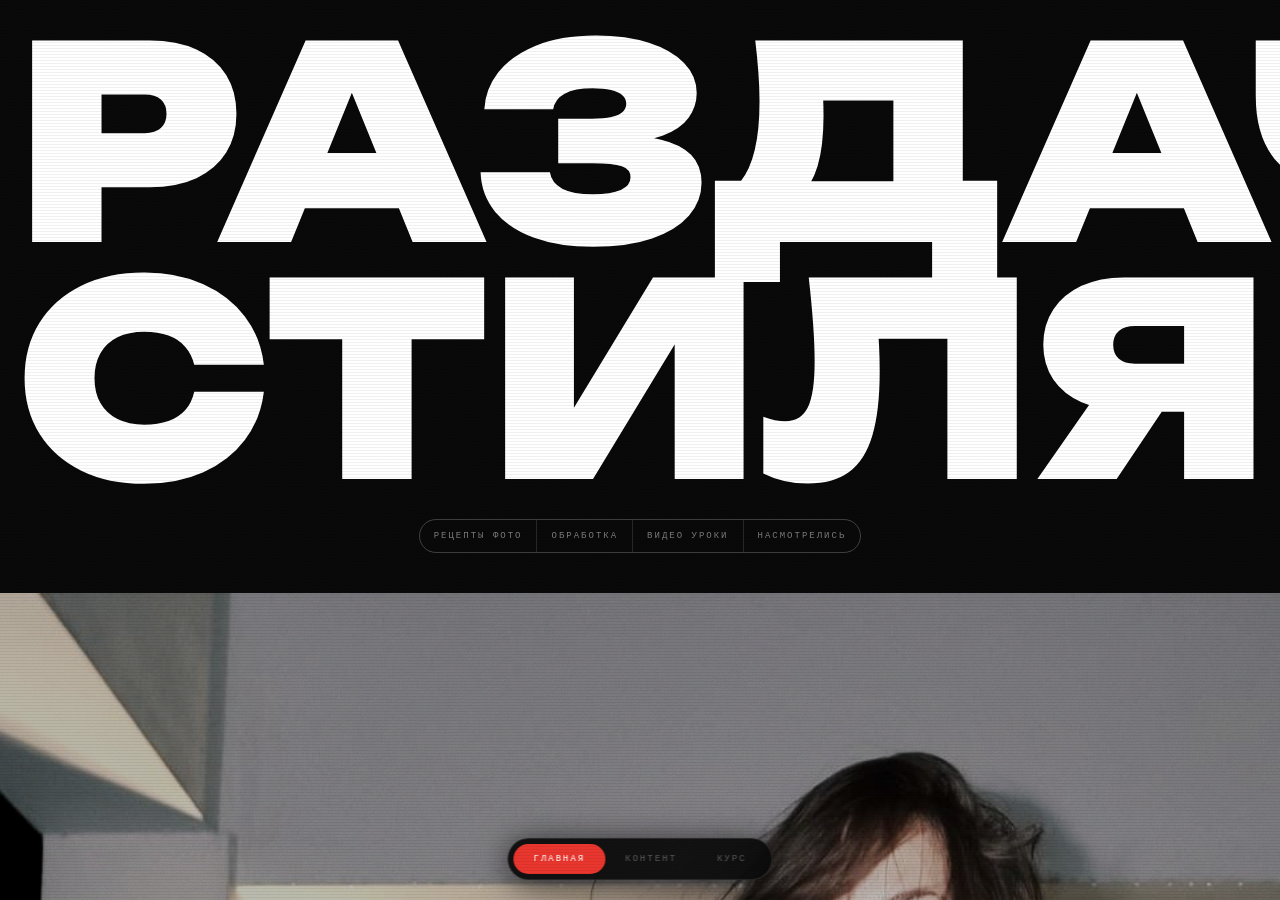
==== commit 0e3ed871: "Redesign: GASPAR layout + Off-White tiles + Unbounded font Layout (top→bottom): - home-top (dark bg)" ====
--- a/photo-app/index.html
+++ b/photo-app/index.html
@@ -5,7 +5,7 @@
   <meta name="viewport" content="width=device-width, initial-scale=1.0, viewport-fit=cover">
   <title>раздача стиля</title>
   <link rel="preconnect" href="https://fonts.googleapis.com">
-  <link href="https://fonts.googleapis.com/css2?family=Montserrat:wght@900&family=PT+Mono&display=swap" rel="stylesheet">
+  <link href="https://fonts.googleapis.com/css2?family=Unbounded:wght@900&family=PT+Mono&display=swap" rel="stylesheet">
   <script src="https://telegram.org/js/telegram-web-app.js"></script>
   <link rel="stylesheet" href="styles.css">
 </head>
--- a/photo-app/styles.css
+++ b/photo-app/styles.css
@@ -10,7 +10,7 @@
   --free:     #4ade80;
   --safe-top: env(safe-area-inset-top, 0px);
   --safe-bot: env(safe-area-inset-bottom, 0px);
-  --font-head: 'Montserrat', sans-serif;
+  --font-head: 'Unbounded', sans-serif;
   --font-type: 'PT Mono', 'Courier New', Courier, monospace;
 }
 
@@ -91,253 +91,249 @@
 @keyframes slideOut { from { transform: translateX(0); opacity: 1; } to { transform: translateX(-20%); opacity: 0; } }
 
 /* ═══════════════════════════════════════════════════════════════════════════════
-   ГЛАВНАЯ — GASPAR STYLE
+   ГЛАВНАЯ — GASPAR / OFF-WHITE STYLE
    ═══════════════════════════════════════════════════════════════════════════════ */
 
-/* ─── HERO ───────────────────────────────────────────────────────────────────── */
-.hero-section {
+/* ─── ЗАГОЛОВОК ──────────────────────────────────────────────────────────────── */
+.home-top {
+  background: var(--bg);
+  padding: calc(24px + var(--safe-top)) 16px 20px;
+  text-align: center;
+}
+
+.home-title {
+  font-family: var(--font-head);
+  font-size: 21vw;
+  font-weight: 900;
+  line-height: 0.88;
+  letter-spacing: -1px;
+  color: #fff;
+  margin-bottom: 22px;
+  animation: title-glitch 7s linear infinite;
+}
+
+@keyframes title-glitch {
+  0%, 90%, 100% { text-shadow: none; transform: none; }
+  90.5% { text-shadow:  4px 0 var(--red), -4px 0 #00e5ff; transform: translateX(-3px); }
+  91%   { text-shadow: -5px 0 var(--red),  5px 0 #00e5ff; transform: translateX(3px); }
+  91.5% { text-shadow:  3px 0 #00e5ff,    -3px 0 var(--red); transform: none; }
+  92%   { text-shadow: none; }
+  95%   { text-shadow: -2px 0 var(--red), 2px 0 #00e5ff; transform: translateX(1px); }
+  95.3% { text-shadow: none; transform: none; }
+}
+
+/* ─── ОДНА ПИЛЮЛЯ-НАВИГАЦИЯ ──────────────────────────────────────────────────── */
+.single-pill {
+  display: inline-flex;
+  border: 1px solid rgba(255,255,255,0.22);
+  border-radius: 50px;
+  overflow: hidden;
+  max-width: 100%;
+}
+
+.spill-btn {
+  font-family: var(--font-type);
+  font-size: 9px;
+  letter-spacing: 2px;
+  padding: 11px 14px;
+  border: none;
+  border-right: 1px solid rgba(255,255,255,0.12);
+  background: transparent;
+  color: rgba(255,255,255,0.45);
+  cursor: pointer;
+  white-space: nowrap;
+  -webkit-tap-highlight-color: transparent;
+  transition: color 0.15s, background 0.15s;
+  flex-shrink: 0;
+}
+
+.spill-btn:last-child { border-right: none; }
+.spill-btn:active { color: #fff; background: rgba(232,52,44,0.25); }
+
+/* ─── ФОТО-СЕКЦИЯ ────────────────────────────────────────────────────────────── */
+.photo-section {
   position: relative;
   width: 100%;
-  height: 58vh;
-  overflow: hidden;
-  flex-shrink: 0;
-}
-
-.hero-img {
+  margin-top: 20px;
+  overflow: hidden;
+}
+
+.photo-section-img {
   width: 100%;
-  height: 100%;
+  aspect-ratio: 3/4;
   object-fit: cover;
   object-position: top center;
   display: block;
-  filter: contrast(1.08) brightness(0.78);
-}
-
-.hero-gradient {
+  filter: contrast(1.12) brightness(0.72) saturate(0.8);
+}
+
+.photo-section-gradient {
   position: absolute;
   bottom: 0; left: 0; right: 0;
-  height: 65%;
-  background: linear-gradient(to top, var(--bg) 0%, transparent 100%);
+  height: 50%;
+  background: linear-gradient(to top, rgba(0,0,0,0.85) 0%, transparent 100%);
   pointer-events: none;
 }
 
-.hero-header {
+.photo-section-label {
   position: absolute;
-  top: calc(10px + var(--safe-top));
-  left: 16px;
-  right: 16px;
+  bottom: 18px;
+  left: 18px;
+  right: 18px;
   display: flex;
   justify-content: space-between;
-  align-items: flex-start;
-}
-
-.hero-title {
-  font-family: var(--font-head);
-  font-size: 18vw;
-  line-height: 0.88;
-  letter-spacing: -1px;
-}
-
-.hero-fill {
-  color: #fff;
-  display: block;
-  animation: title-glitch 7s linear infinite;
-}
-
-.hero-outline {
-  color: transparent;
-  -webkit-text-stroke: 2px #fff;
-  display: block;
-  animation: title-glitch 7s linear infinite 0.15s;
-}
-
-@keyframes title-glitch {
-  0%, 90%, 100% { text-shadow: none; transform: none; }
-  90.5% { text-shadow:  4px 0 var(--red), -4px 0 #00e5ff; transform: translateX(-3px); }
-  91%   { text-shadow: -5px 0 var(--red),  5px 0 #00e5ff; transform: translateX(3px);  }
-  91.5% { text-shadow:  3px 0 #00e5ff,    -3px 0 var(--red); transform: none; }
-  92%   { text-shadow: none; transform: none; }
-  95%   { text-shadow: -2px 0 var(--red), 2px 0 #00e5ff; transform: translateX(1px); }
-  95.3% { text-shadow: none; transform: none; }
-}
-
-.hero-badge {
-  font-family: var(--font-type);
-  font-size: 8px;
+  align-items: flex-end;
+}
+
+.photo-section-tag {
+  font-family: var(--font-type);
+  font-size: 9px;
   letter-spacing: 2px;
   color: var(--red);
-  border: 1px solid var(--red);
-  padding: 5px 10px;
-  border-radius: 20px;
-  white-space: nowrap;
-  margin-top: 8px;
-}
-
-/* ─── PILL NAV ───────────────────────────────────────────────────────────────── */
-.pill-nav-wrap {
-  overflow-x: auto;
-  -webkit-overflow-scrolling: touch;
-  scrollbar-width: none;
-  padding: 14px 16px 0;
-}
-
-.pill-nav-wrap::-webkit-scrollbar { display: none; }
-
-.pill-nav {
-  display: flex;
-  gap: 8px;
-  width: max-content;
-}
-
-.pill-item {
+  line-height: 1.6;
+}
+
+.photo-section-desc {
   font-family: var(--font-type);
   font-size: 9px;
-  letter-spacing: 2px;
-  padding: 9px 16px;
-  border: 1px solid rgba(255,255,255,0.18);
-  background: transparent;
+  letter-spacing: 1px;
   color: rgba(255,255,255,0.45);
-  cursor: pointer;
-  border-radius: 40px;
-  white-space: nowrap;
-  -webkit-tap-highlight-color: transparent;
-  transition: background 0.15s, border-color 0.15s, color 0.15s;
-}
-
-.pill-item:active {
-  background: var(--red);
-  border-color: var(--red);
-  color: #fff;
-}
-
-/* ─── КАРТОЧКИ КАТЕГОРИЙ ─────────────────────────────────────────────────────── */
-.cat-cards {
-  padding: 14px 16px;
+  text-align: right;
+  line-height: 1.7;
+}
+
+/* ─── OFF-WHITE ТАЙЛЫ ────────────────────────────────────────────────────────── */
+.ow-grid {
   display: grid;
   grid-template-columns: 1fr 1fr;
-  gap: 10px;
-}
-
-.cat-card {
-  background: rgba(255,255,255,0.04);
-  border: 1px solid rgba(255,255,255,0.07);
-  border-radius: 14px;
-  padding: 18px 14px 14px;
+  border-top: 1px solid rgba(255,255,255,0.1);
+  border-left: 1px solid rgba(255,255,255,0.1);
+  margin-top: 20px;
+}
+
+.ow-tile {
+  aspect-ratio: 1;
+  padding: 16px;
   cursor: pointer;
   -webkit-tap-highlight-color: transparent;
-  transition: background 0.15s, border-color 0.15s;
   display: flex;
   flex-direction: column;
-  min-height: 130px;
-}
-
-.cat-card:active {
-  background: rgba(255,255,255,0.09);
-  border-color: rgba(255,255,255,0.15);
-}
-
-.cat-card-icon-wrap {
+  border-right: 1px solid rgba(255,255,255,0.1);
+  border-bottom: 1px solid rgba(255,255,255,0.1);
+  transition: background 0.12s;
+}
+
+.ow-tile:active { background: rgba(255,255,255,0.04); }
+
+.ow-tile-num {
+  font-family: var(--font-type);
+  font-size: 8px;
+  letter-spacing: 1.5px;
+  color: rgba(255,255,255,0.25);
+}
+
+.ow-tile-icon {
   flex: 1;
   display: flex;
-  align-items: flex-start;
-  margin-bottom: 12px;
-}
-
-.cat-card-name {
+  align-items: center;
+  padding: 8px 0;
+}
+
+.ow-tile-name {
   font-family: var(--font-head);
-  font-size: 17px;
-  letter-spacing: 0.3px;
+  font-size: 15px;
+  font-weight: 900;
   color: var(--text);
   line-height: 1.15;
   margin-bottom: 4px;
-}
-
-.cat-card-meta {
-  font-family: var(--font-type);
-  font-size: 9px;
+  letter-spacing: -0.2px;
+}
+
+.ow-tile-meta {
+  font-family: var(--font-type);
+  font-size: 8px;
   letter-spacing: 1px;
-  color: rgba(255,255,255,0.25);
-}
-
-/* ─── КНОПКА КУРСА ───────────────────────────────────────────────────────────── */
-.home-course-wrap {
-  padding: 4px 16px 20px;
-}
-
-.home-course-btn {
-  width: 100%;
-  padding: 15px;
-  background: var(--red);
-  border: none;
-  color: #fff;
-  font-family: var(--font-type);
-  font-size: 10px;
-  letter-spacing: 3px;
-  border-radius: 10px;
-  cursor: pointer;
-  -webkit-tap-highlight-color: transparent;
-  transition: opacity 0.15s;
-}
-
-.home-course-btn:active { opacity: 0.8; }
+  color: rgba(255,255,255,0.22);
+}
 
 /* ─── CSS-ИКОНКИ ─────────────────────────────────────────────────────────────── */
 .cicon { flex-shrink: 0; position: relative; }
 
 .icon-lens {
-  width: 32px; height: 32px;
-  border: 2px solid rgba(255,255,255,0.4);
+  width: 30px; height: 30px;
+  border: 2px solid rgba(255,255,255,0.35);
   border-radius: 50%;
   display: flex; align-items: center; justify-content: center;
 }
 .icon-lens::after {
   content: '';
-  width: 13px; height: 13px;
-  border: 2px solid rgba(255,255,255,0.4);
+  width: 12px; height: 12px;
+  border: 1.5px solid rgba(255,255,255,0.35);
   border-radius: 50%;
-  box-shadow: 0 0 0 3px var(--bg), 0 0 0 4px rgba(255,255,255,0.3);
 }
 
 .icon-diamond {
-  width: 24px; height: 24px;
-  border: 2px solid rgba(255,255,255,0.4);
+  width: 22px; height: 22px;
+  border: 2px solid rgba(255,255,255,0.35);
   transform: rotate(45deg);
   margin: 4px;
   display: flex; align-items: center; justify-content: center;
 }
 .icon-diamond::after {
   content: '';
-  width: 8px; height: 8px;
-  border: 1.5px solid rgba(255,255,255,0.4);
+  width: 7px; height: 7px;
+  border: 1.5px solid rgba(255,255,255,0.35);
   border-radius: 50%;
 }
 
 .icon-play {
-  width: 32px; height: 32px;
-  border: 2px solid rgba(255,255,255,0.4);
+  width: 30px; height: 30px;
+  border: 2px solid rgba(255,255,255,0.35);
   display: flex; align-items: center; justify-content: center;
 }
 .icon-play::after {
   content: '';
   width: 0; height: 0;
   border-style: solid;
-  border-width: 6px 0 6px 11px;
-  border-color: transparent transparent transparent rgba(255,255,255,0.5);
+  border-width: 6px 0 6px 10px;
+  border-color: transparent transparent transparent rgba(255,255,255,0.45);
   margin-left: 3px;
 }
 
 .icon-eye {
-  width: 36px; height: 22px;
-  border: 2px solid rgba(255,255,255,0.4);
+  width: 34px; height: 21px;
+  border: 2px solid rgba(255,255,255,0.35);
   border-radius: 50%;
   display: flex; align-items: center; justify-content: center;
 }
 .icon-eye::after {
   content: '';
-  width: 10px; height: 10px;
-  background: rgba(255,255,255,0.4);
+  width: 9px; height: 9px;
+  background: rgba(255,255,255,0.35);
   border-radius: 50%;
 }
 
+/* ─── КНОПКА КУРСА ───────────────────────────────────────────────────────────── */
+.home-course-wrap {
+  padding: 20px 16px calc(20px + var(--safe-bot));
+}
+
+.home-course-btn {
+  width: 100%;
+  padding: 16px;
+  background: var(--red);
+  border: none;
+  color: #fff;
+  font-family: var(--font-type);
+  font-size: 10px;
+  letter-spacing: 3px;
+  border-radius: 0;
+  cursor: pointer;
+  -webkit-tap-highlight-color: transparent;
+  transition: opacity 0.15s;
+}
+
+.home-course-btn:active { opacity: 0.8; }
 
 /* ═══════════════════════════════════════════════════════════════════════════════
    ТЁМНЫЕ ЭКРАНЫ (категория, пост, курс)
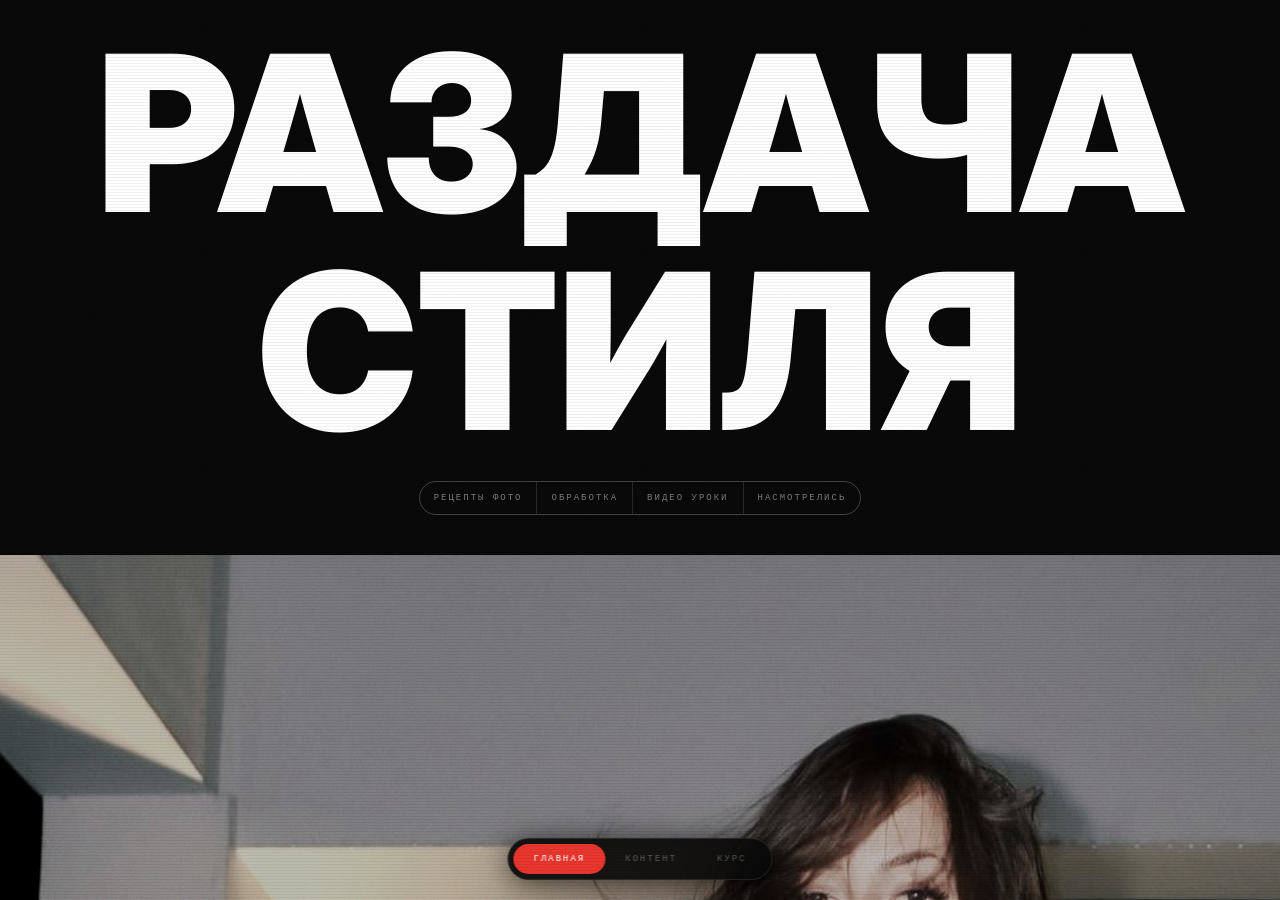
==== commit 0f557685: "Fix title: Inter 900, 17vw, centered, fits on screen https://claude.ai/code/session_013dnhjPGJdeVpmi" ====
--- a/photo-app/index.html
+++ b/photo-app/index.html
@@ -5,7 +5,7 @@
   <meta name="viewport" content="width=device-width, initial-scale=1.0, viewport-fit=cover">
   <title>раздача стиля</title>
   <link rel="preconnect" href="https://fonts.googleapis.com">
-  <link href="https://fonts.googleapis.com/css2?family=Unbounded:wght@900&family=PT+Mono&display=swap" rel="stylesheet">
+  <link href="https://fonts.googleapis.com/css2?family=Inter:wght@900&family=PT+Mono&display=swap" rel="stylesheet">
   <script src="https://telegram.org/js/telegram-web-app.js"></script>
   <link rel="stylesheet" href="styles.css">
 </head>
--- a/photo-app/styles.css
+++ b/photo-app/styles.css
@@ -10,7 +10,7 @@
   --free:     #4ade80;
   --safe-top: env(safe-area-inset-top, 0px);
   --safe-bot: env(safe-area-inset-bottom, 0px);
-  --font-head: 'Unbounded', sans-serif;
+  --font-head: 'Inter', sans-serif;
   --font-type: 'PT Mono', 'Courier New', Courier, monospace;
 }
 
@@ -103,11 +103,13 @@
 
 .home-title {
   font-family: var(--font-head);
-  font-size: 21vw;
+  font-size: 17vw;
   font-weight: 900;
-  line-height: 0.88;
+  line-height: 1.0;
   letter-spacing: -1px;
   color: #fff;
+  text-align: center;
+  width: 100%;
   margin-bottom: 22px;
   animation: title-glitch 7s linear infinite;
 }
